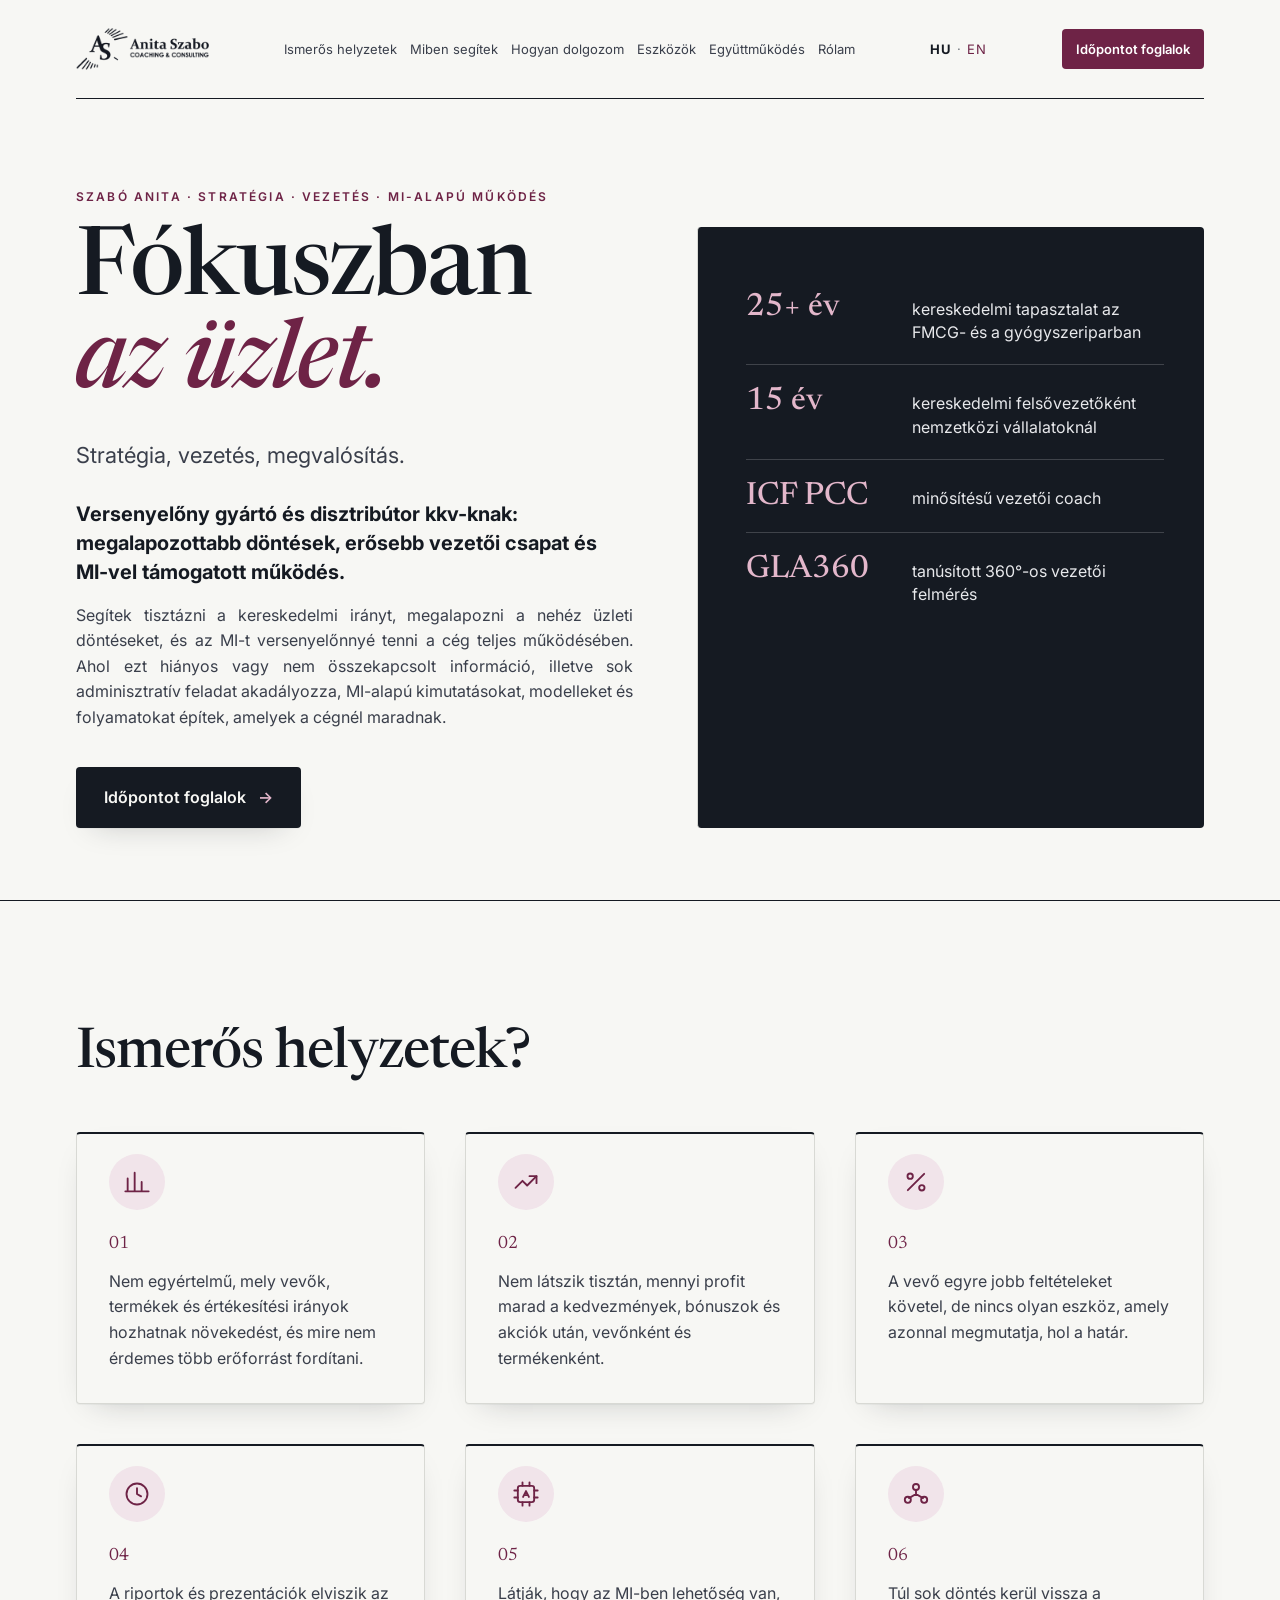
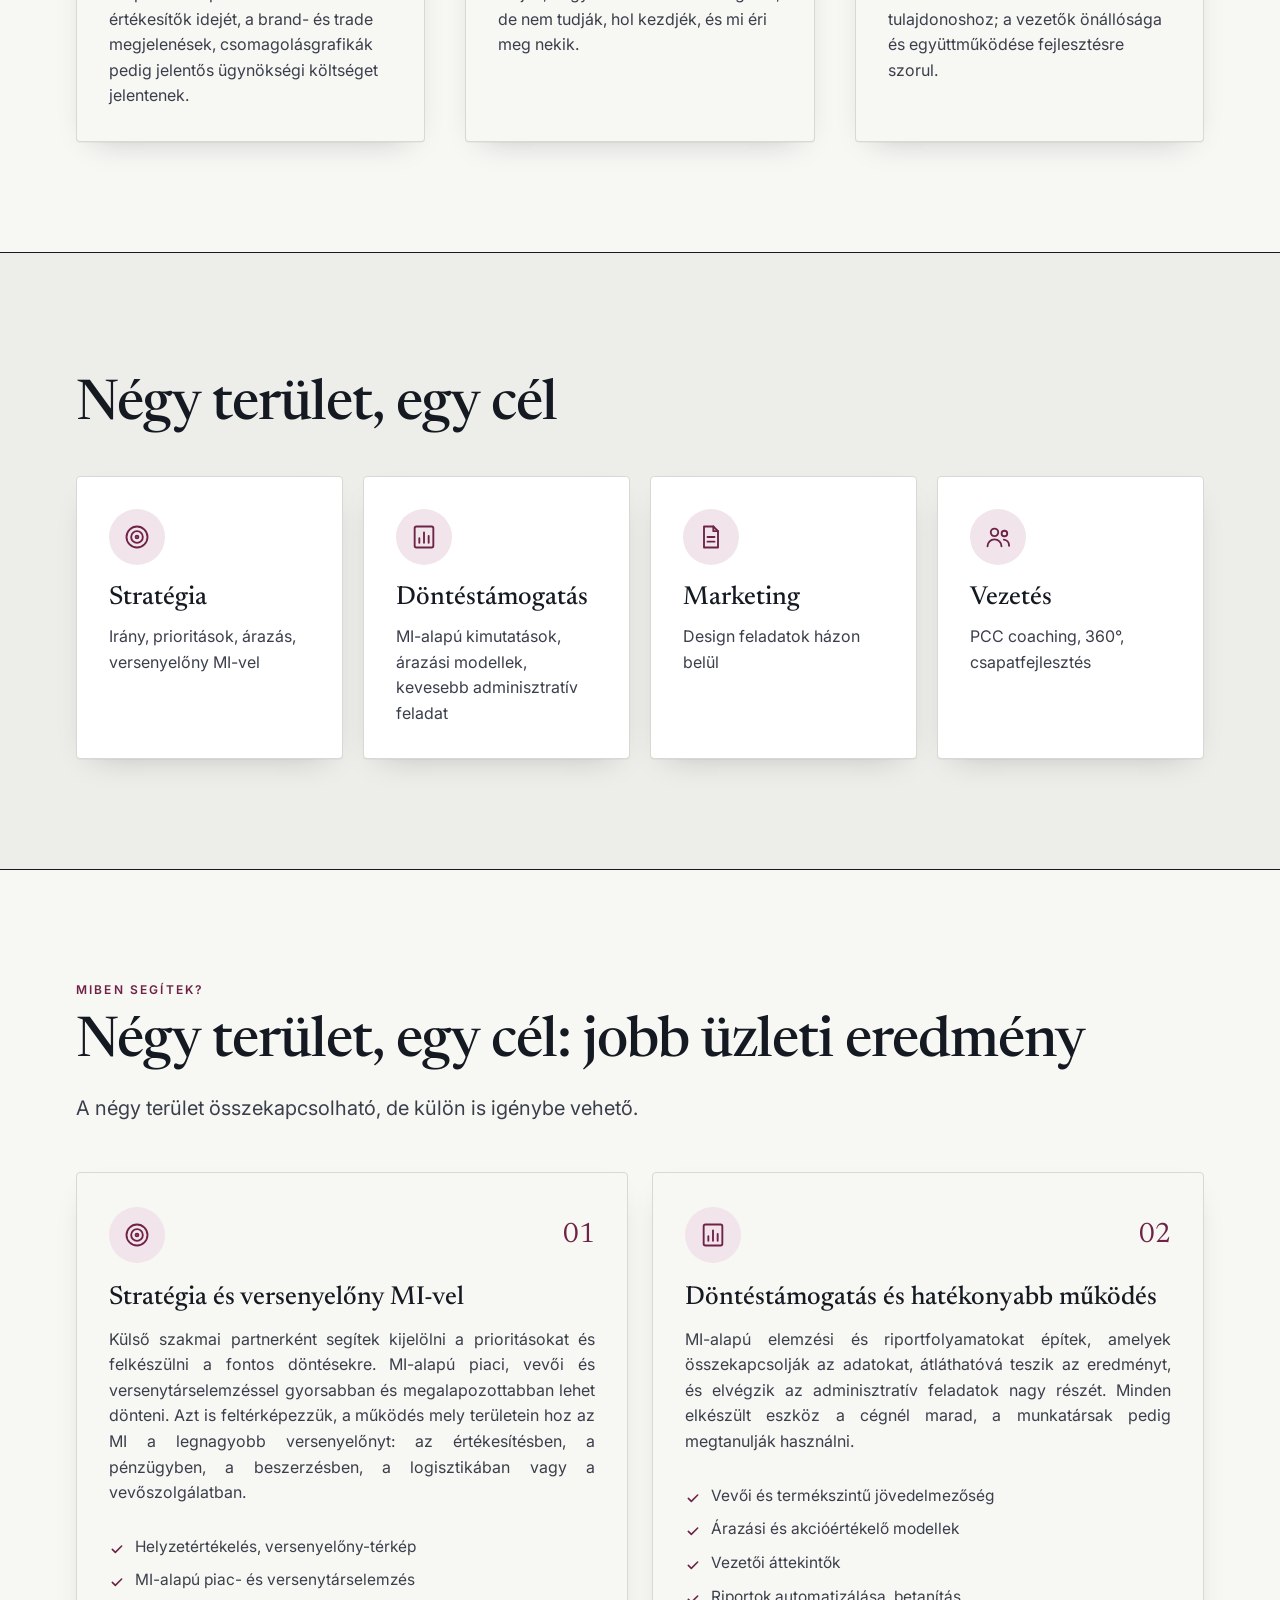
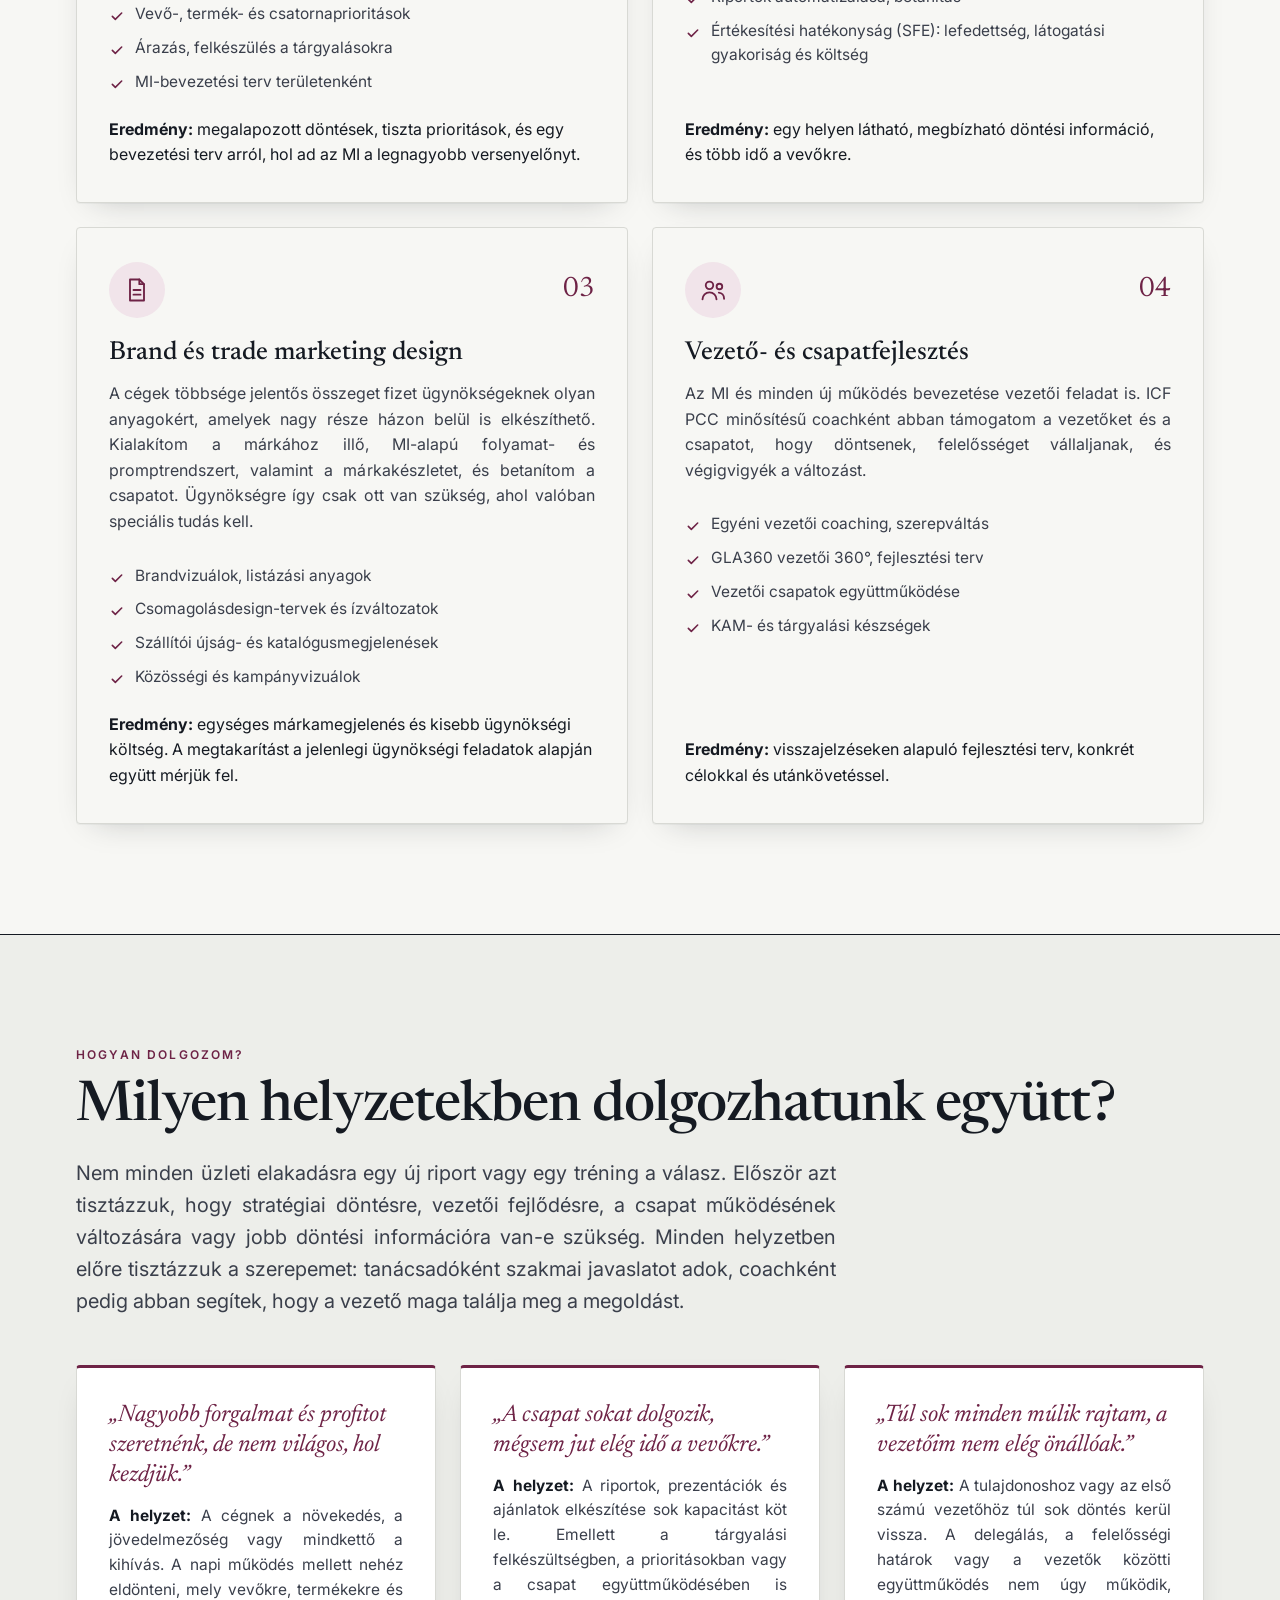
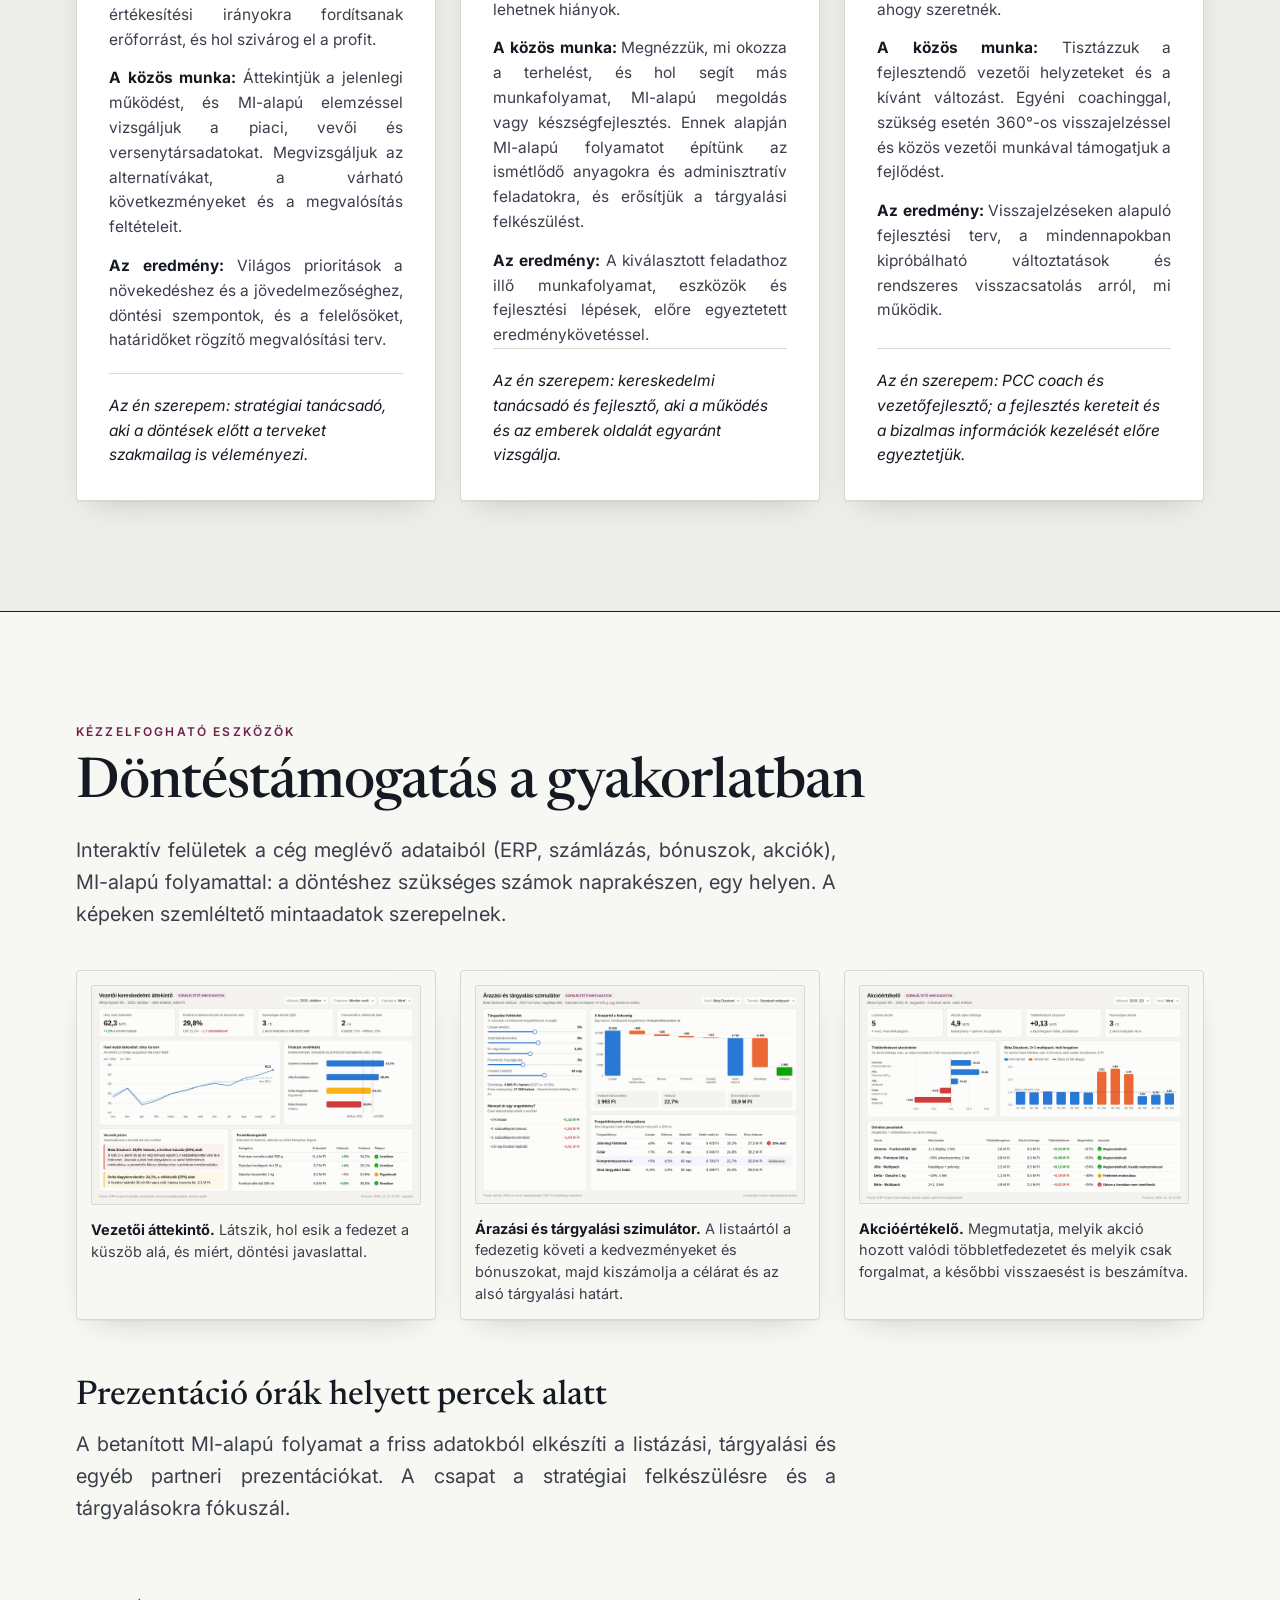
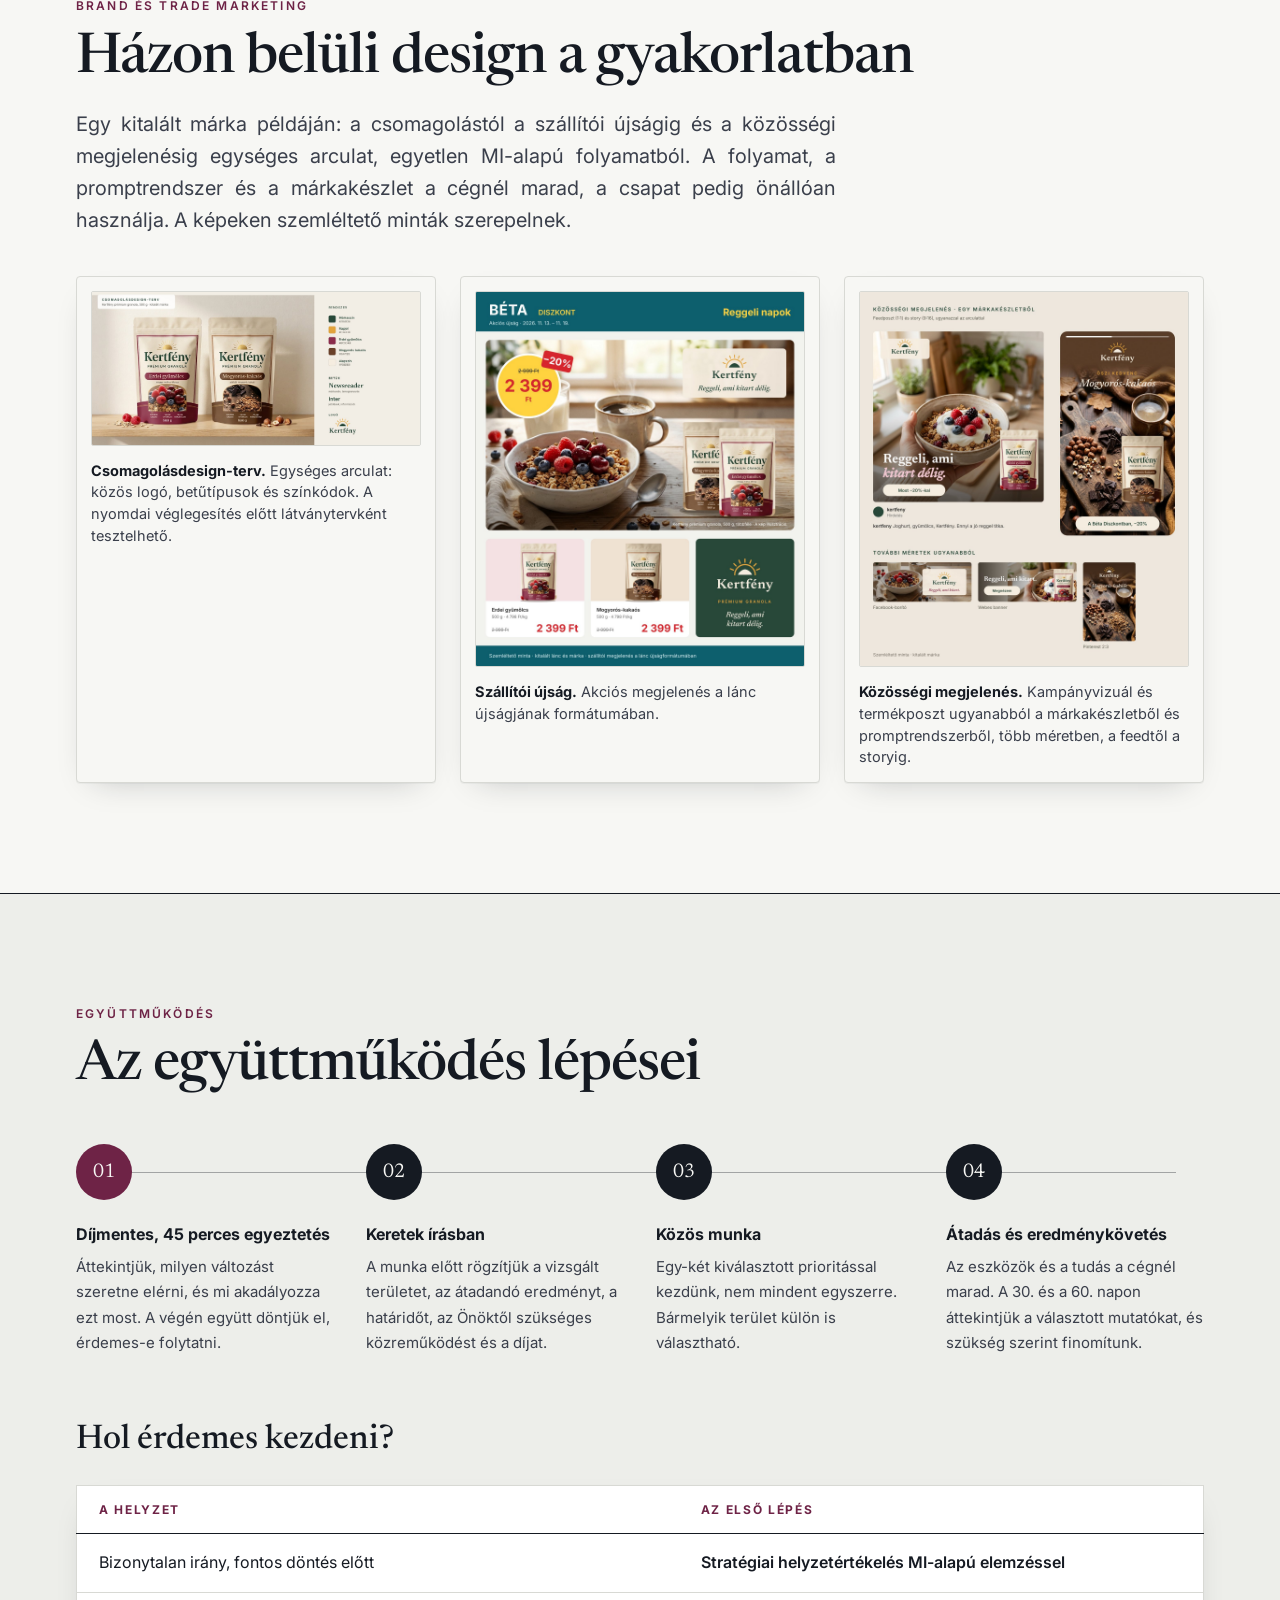
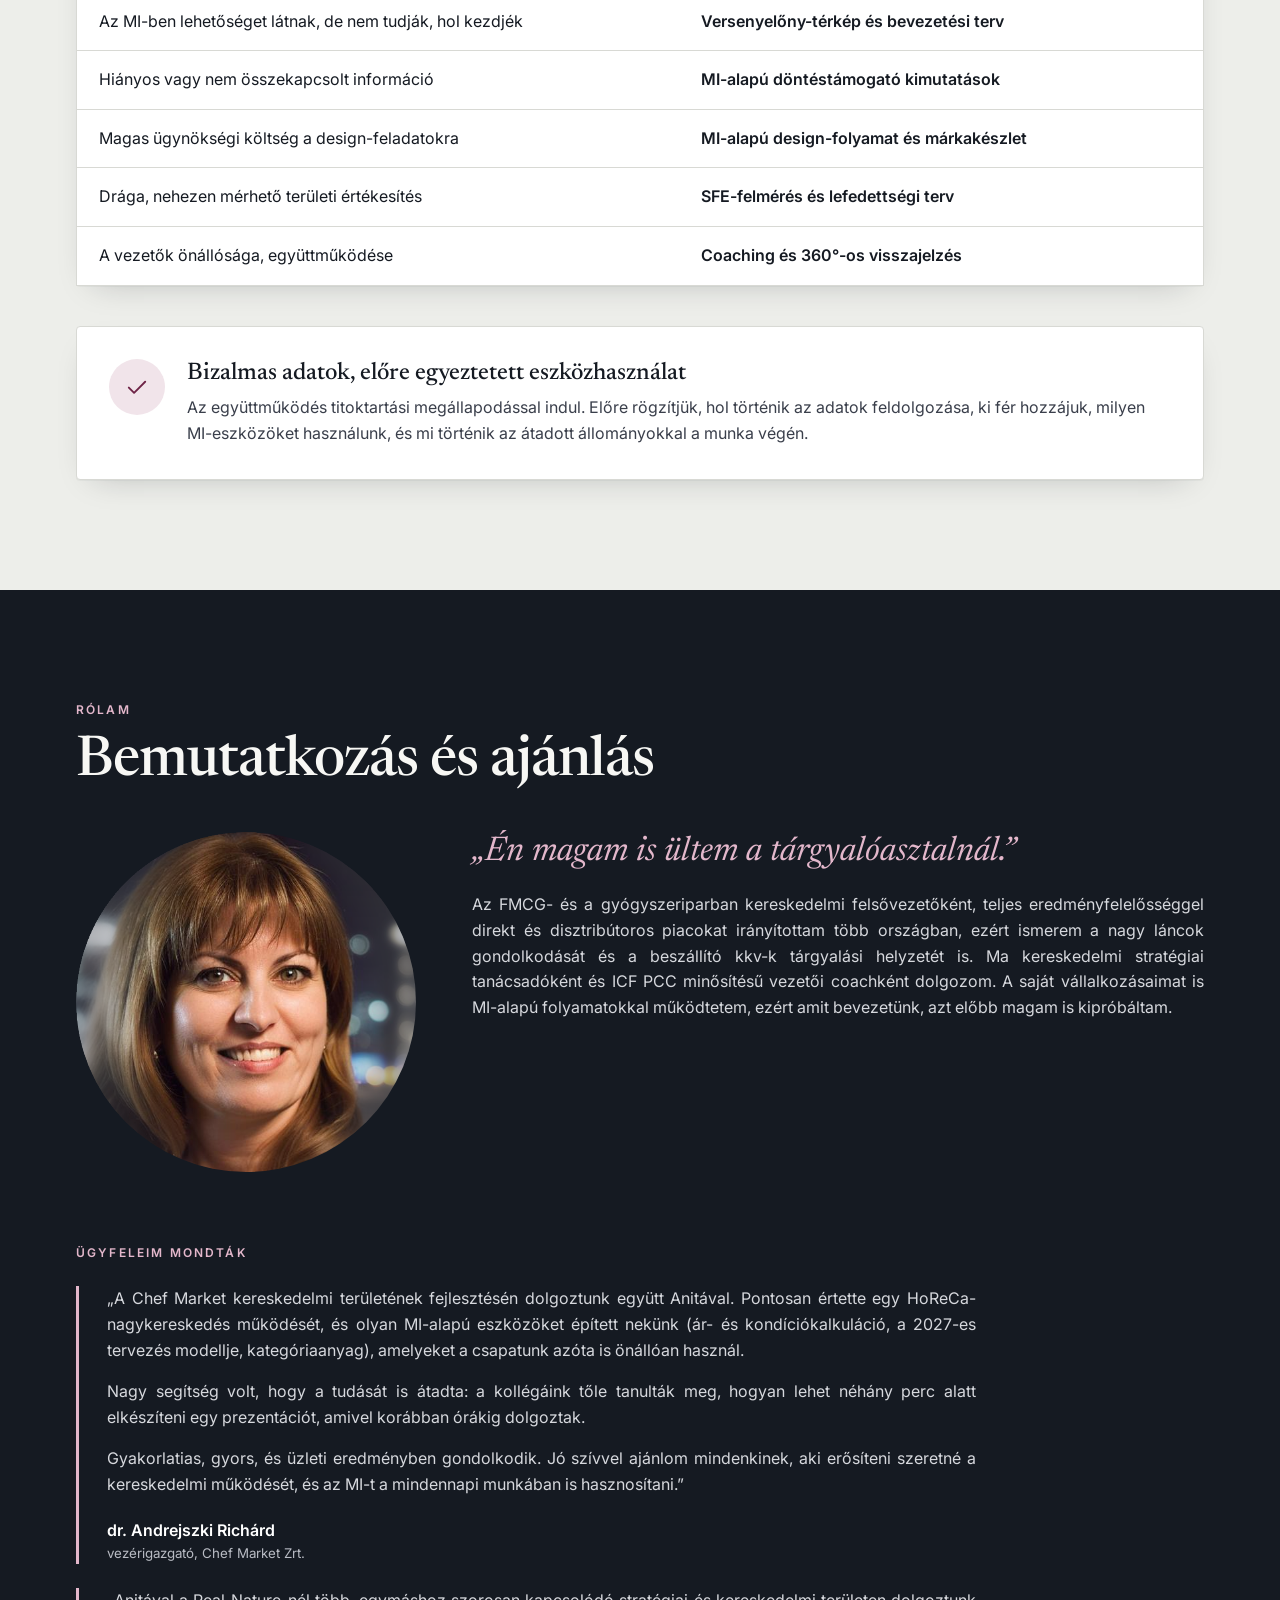
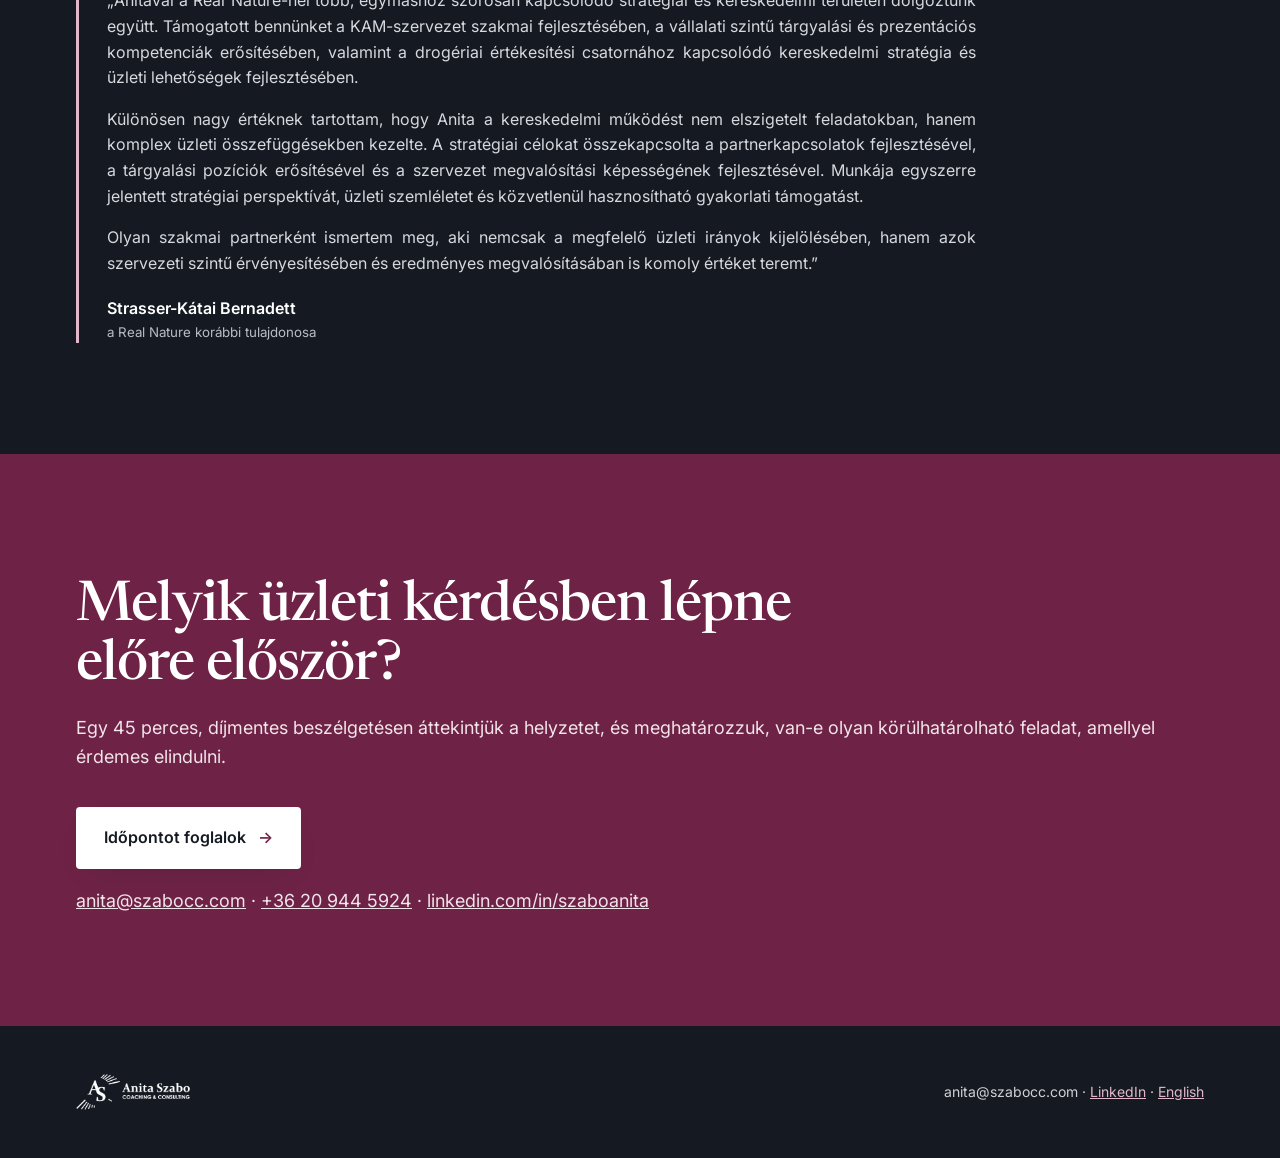
==== hu/index.html @ 70e20803 "szabocc.com: első feltöltés (EN + HU, Investment Stripe-linkekkel) Co-Authored-By: Claude Opus 5.5 <" ====
<!doctype html><html lang="hu"><head><meta charset="utf-8"><meta name="viewport" content="width=device-width, initial-scale=1"><link rel="preconnect" href="https://fonts.googleapis.com"><link rel="preconnect" href="https://fonts.gstatic.com" crossorigin><link href="https://fonts.googleapis.com/css2?family=Newsreader:ital,opsz,wght@0,6..72,500;0,6..72,600;1,6..72,400;1,6..72,500&family=Inter:wght@400;500;600&display=swap" rel="stylesheet"><link rel="stylesheet" href="../styles.css"><link rel="stylesheet" href="../design-v2.css"><title>Fókuszban az üzlet · Szabó Anita – Stratégia, vezetés, MI-alapú működés</title><meta name="description" content="Versenyelőny gyártó és disztribútor kkv-knak: megalapozottabb döntések, erősebb vezetői csapat és MI-vel támogatott működés."></head><body>
<svg xmlns="http://www.w3.org/2000/svg" style="display:none"><symbol id="i-restructure" viewBox="0 0 24 24"><rect x="3" y="3" width="7" height="7"/><rect x="14" y="3" width="7" height="7"/><rect x="8.5" y="14" width="7" height="7"/><path d="M6.5 10v2h11v-2M12 12v2"/></symbol><symbol id="i-merge" viewBox="0 0 24 24"><path d="M4 4c4 0 5 3 8 6s4 4 8 4"/><path d="M4 20c4 0 5-3 8-6"/><path d="M17 11l3 3-3 3"/></symbol><symbol id="i-ai" viewBox="0 0 24 24"><rect x="5" y="5" width="14" height="14" rx="2"/><path d="M9 2v3M15 2v3M9 19v3M15 19v3M2 9h3M2 15h3M19 9h3M19 15h3"/><path d="M9.5 14.5l2.5-5 2.5 5M10.3 13h3.4"/></symbol><symbol id="i-pulse" viewBox="0 0 24 24"><path d="M3 12h4l2.5-6 4 12 2.5-6H21"/></symbol><symbol id="i-drop" viewBox="0 0 24 24"><path d="M3 17l6-6 4 4 8-8"/><path d="M15 7h6v6"/></symbol><symbol id="i-chart" viewBox="0 0 24 24"><path d="M4 20V9M10 20V4M16 20v-8M22 20H2"/></symbol><symbol id="i-people" viewBox="0 0 24 24"><circle cx="9" cy="8" r="3.2"/><path d="M3 20c0-3.4 2.7-6 6-6s6 2.6 6 6"/><circle cx="17.5" cy="9" r="2.4"/><path d="M17 14.2c2.5.2 4.5 2.2 4.5 5.3"/></symbol><symbol id="i-hand" viewBox="0 0 24 24"><path d="M6 12V7a1.5 1.5 0 013 0v4M9 11V5.5a1.5 1.5 0 013 0V11M12 10V6a1.5 1.5 0 013 0v5M15 11V8.5a1.5 1.5 0 013 0V14c0 4-2.5 7-6.5 7S6 18 5 15l-1.5-3a1.4 1.4 0 012.5-1.2"/></symbol><symbol id="i-mirror" viewBox="0 0 24 24"><ellipse cx="12" cy="10" rx="6" ry="7.5"/><path d="M12 17.5V22M8 22h8"/><path d="M9 7.5c.6-1 1.6-1.6 2.8-1.6"/></symbol><symbol id="i-act" viewBox="0 0 24 24"><circle cx="12" cy="12" r="9"/><path d="M8 12h8M13 8l4 4-4 4"/></symbol><symbol id="i-align" viewBox="0 0 24 24"><circle cx="6" cy="6" r="2.5"/><circle cx="18" cy="6" r="2.5"/><circle cx="12" cy="18" r="2.5"/><path d="M8 7.5l3 8M16 7.5l-3 8M8.5 6h7"/></symbol><symbol id="i-arrow" viewBox="0 0 24 24"><path d="M4 12h15M13 6l6 6-6 6"/></symbol><symbol id="i-see" viewBox="0 0 24 24"><path d="M2 12s3.6-7 10-7 10 7 10 7-3.6 7-10 7S2 12 2 12z"/><circle cx="12" cy="12" r="3"/></symbol><symbol id="i-focus" viewBox="0 0 24 24"><circle cx="12" cy="12" r="9"/><circle cx="12" cy="12" r="5"/><circle cx="12" cy="12" r="1.2"/></symbol><symbol id="i-clock" viewBox="0 0 24 24"><circle cx="12" cy="12" r="9"/><path d="M12 7v5l3.5 2"/></symbol><symbol id="i-doc" viewBox="0 0 24 24"><path d="M6 3h8l4 4v14H6z"/><path d="M14 3v4h4M9 12h6M9 16h6"/></symbol><symbol id="i-globe" viewBox="0 0 24 24"><circle cx="12" cy="12" r="9"/><path d="M3 12h18M12 3c3 3 3 15 0 18M12 3c-3 3-3 15 0 18"/></symbol><symbol id="i-check" viewBox="0 0 24 24"><path d="M5 12.5l4.5 4.5L19 7.5"/></symbol><symbol id="i-user" viewBox="0 0 24 24"><circle cx="12" cy="8" r="3.5"/><path d="M5 20c0-3.8 3.1-6.5 7-6.5s7 2.7 7 6.5"/></symbol><symbol id="i-seed" viewBox="0 0 24 24"><path d="M12 21v-9"/><path d="M12 12c0-4 3-6 7-6 0 4-3 6-7 6z"/><path d="M12 15c0-3-2.5-5-6-5 0 3 2.5 5 6 5z"/></symbol><symbol id="i-chat" viewBox="0 0 24 24"><path d="M4 5h16v11H9l-5 4z"/></symbol><symbol id="i-discount" viewBox="0 0 24 24"><path d="M5 19L19 5"/><circle cx="7" cy="7" r="2.3"/><circle cx="17" cy="17" r="2.3"/></symbol><symbol id="i-team" viewBox="0 0 24 24"><circle cx="12" cy="6" r="2.6"/><circle cx="5" cy="17" r="2.6"/><circle cx="19" cy="17" r="2.6"/><path d="M12 9v3M12 12l-6 3.5M12 12l6 3.5"/></symbol><symbol id="i-pin" viewBox="0 0 24 24"><path d="M12 21s7-6.2 7-11.5A7 7 0 005 9.5C5 14.8 12 21 12 21z"/><circle cx="12" cy="9.5" r="2.5"/></symbol><symbol id="i-report" viewBox="0 0 24 24"><rect x="4" y="3" width="16" height="18" rx="1.5"/><path d="M8 17v-4M12 17V8M16 17v-6"/></symbol><symbol id="i-calendar" viewBox="0 0 24 24"><rect x="3.5" y="5" width="17" height="15" rx="1.5"/><path d="M3.5 10h17M8 3v4M16 3v4"/></symbol><symbol id="i-briefcase" viewBox="0 0 24 24"><rect x="3" y="7" width="18" height="13" rx="1.5"/><path d="M9 7V4.5h6V7M3 13h18"/></symbol><symbol id="i-leaf" viewBox="0 0 24 24"><path d="M5 19c0-8 5-14 15-14 0 9-5 15-13 14"/><path d="M5 19c3-5 6-8 10-10"/></symbol></svg>
<div class="wrap"><nav class="top"><a href="index.html"><img src="../assets/as-logo-ink.png" alt="Szabó Anita – Coaching &amp; Consulting"></a><ul><li><a href="#helyzetek">Ismerős helyzetek</a></li><li><a href="#teruletek">Miben segítek</a></li><li><a href="#hogyan">Hogyan dolgozom</a></li><li><a href="#eszkozok">Eszközök</a></li><li><a href="#lepesek">Együttműködés</a></li><li><a href="#rolam">Rólam</a></li></ul><span class="lang"><b>HU</b> · <a href="../index.html" hreflang="en" lang="en">EN</a></span><a class="nav-cta" href="https://calendly.com/szaboanitacc/discoverycall">Időpontot foglalok</a></nav><div class="hero-grid"><div><p class="kicker">Szabó Anita · Stratégia · Vezetés · MI-alapú működés</p><h1>Fókuszban <span class="soft">az üzlet.</span></h1><p class="sub">Stratégia, vezetés, megvalósítás.</p>
<p class="hu-lead"><b>Versenyelőny gyártó és disztribútor kkv-knak: megalapozottabb döntések, erősebb vezetői csapat és MI-vel támogatott működés.</b></p>
<p class="hu-text just">Segítek tisztázni a kereskedelmi irányt, megalapozni a nehéz üzleti döntéseket, és az MI-t versenyelőnnyé tenni a cég teljes működésében. Ahol ezt hiányos vagy nem összekapcsolt információ, illetve sok adminisztratív feladat akadályozza, MI-alapú kimutatásokat, modelleket és folyamatokat építek, amelyek a cégnél maradnak.</p>
<a class="cta" href="https://calendly.com/szaboanitacc/discoverycall">Időpontot foglalok <span aria-hidden="true">→</span></a></div>
<aside class="h hero-panel"><ol class="hu-facts">
<li><b>25+ év</b><span>kereskedelmi tapasztalat az FMCG- és a gyógyszeriparban</span></li>
<li><b>15 év</b><span>kereskedelmi felsővezetőként nemzetközi vállalatoknál</span></li>
<li><b>ICF PCC</b><span>minősítésű vezetői coach</span></li>
<li><b>GLA360</b><span>tanúsított 360°-os vezetői felmérés</span></li></ol></aside></div></div>
<section class="s" id="helyzetek"><div class="wrap"><h2>Ismerős helyzetek?</h2><div class="three hu-cards"><div class="card"><span class="chip"><svg class="ic" aria-hidden="true"><use href="#i-chart"/></svg></span><span class="n" style="margin-top:20px;display:block">01</span><p>Nem egyértelmű, mely vevők, termékek és értékesítési irányok hozhatnak növekedést, és mire nem érdemes több erőforrást fordítani.</p></div><div class="card"><span class="chip"><svg class="ic" aria-hidden="true"><use href="#i-drop"/></svg></span><span class="n" style="margin-top:20px;display:block">02</span><p>Nem látszik tisztán, mennyi profit marad a kedvezmények, bónuszok és akciók után, vevőnként és termékenként.</p></div><div class="card"><span class="chip"><svg class="ic" aria-hidden="true"><use href="#i-discount"/></svg></span><span class="n" style="margin-top:20px;display:block">03</span><p>A vevő egyre jobb feltételeket követel, de nincs olyan eszköz, amely azonnal megmutatja, hol a határ.</p></div><div class="card"><span class="chip"><svg class="ic" aria-hidden="true"><use href="#i-clock"/></svg></span><span class="n" style="margin-top:20px;display:block">04</span><p>A riportok és prezentációk elviszik az értékesítők idejét, a brand- és trade megjelenések, csomagolásgrafikák pedig jelentős ügynökségi költséget jelentenek.</p></div><div class="card"><span class="chip"><svg class="ic" aria-hidden="true"><use href="#i-ai"/></svg></span><span class="n" style="margin-top:20px;display:block">05</span><p>Látják, hogy az MI-ben lehetőség van, de nem tudják, hol kezdjék, és mi éri meg nekik.</p></div><div class="card"><span class="chip"><svg class="ic" aria-hidden="true"><use href="#i-team"/></svg></span><span class="n" style="margin-top:20px;display:block">06</span><p>Túl sok döntés kerül vissza a tulajdonoshoz; a vezetők önállósága és együttműködése fejlesztésre szorul.</p></div></div></div></section>
<section class="s alt" id="negy"><div class="wrap"><h2>Négy terület, egy cél</h2><div class="hu-four"><div class="card"><span class="chip"><svg class="ic" aria-hidden="true"><use href="#i-focus"/></svg></span><h3>Stratégia</h3><p>Irány, prioritások, árazás, versenyelőny MI-vel</p></div><div class="card"><span class="chip"><svg class="ic" aria-hidden="true"><use href="#i-report"/></svg></span><h3>Döntéstámogatás</h3><p>MI-alapú kimutatások, árazási modellek, kevesebb adminisztratív feladat</p></div><div class="card"><span class="chip"><svg class="ic" aria-hidden="true"><use href="#i-doc"/></svg></span><h3>Marketing</h3><p>Design feladatok házon belül</p></div><div class="card"><span class="chip"><svg class="ic" aria-hidden="true"><use href="#i-people"/></svg></span><h3>Vezetés</h3><p>PCC coaching, 360°, csapatfejlesztés</p></div></div></div></section>
<section class="s" id="teruletek"><div class="wrap"><p class="kicker">Miben segítek?</p><h2>Négy terület, egy cél: jobb üzleti eredmény</h2><p class="lead">A négy terület összekapcsolható, de külön is igénybe vehető.</p><div class="hu-areas"><article class="card hu-area"><div class="hu-area-h"><span class="chip"><svg class="ic" aria-hidden="true"><use href="#i-focus"/></svg></span><span class="n">01</span></div><h3>Stratégia és versenyelőny MI-vel</h3><p class="just">Külső szakmai partnerként segítek kijelölni a prioritásokat és felkészülni a fontos döntésekre. MI-alapú piaci, vevői és versenytárselemzéssel gyorsabban és megalapozottabban lehet dönteni. Azt is feltérképezzük, a működés mely területein hoz az MI a legnagyobb versenyelőnyt: az értékesítésben, a pénzügyben, a beszerzésben, a logisztikában vagy a vevőszolgálatban.</p><ul class="hu-ticks"><li>Helyzetértékelés, versenyelőny-térkép</li><li>MI-alapú piac- és versenytárselemzés</li><li>Vevő-, termék- és csatornaprioritások</li><li>Árazás, felkészülés a tárgyalásokra</li><li>MI-bevezetési terv területenként</li></ul><p class="hu-res"><b>Eredmény:</b> megalapozott döntések, tiszta prioritások, és egy bevezetési terv arról, hol ad az MI a legnagyobb versenyelőnyt.</p></article><article class="card hu-area"><div class="hu-area-h"><span class="chip"><svg class="ic" aria-hidden="true"><use href="#i-report"/></svg></span><span class="n">02</span></div><h3>Döntéstámogatás és hatékonyabb működés</h3><p class="just">MI-alapú elemzési és riportfolyamatokat építek, amelyek összekapcsolják az adatokat, átláthatóvá teszik az eredményt, és elvégzik az adminisztratív feladatok nagy részét. Minden elkészült eszköz a cégnél marad, a munkatársak pedig megtanulják használni.</p><ul class="hu-ticks"><li>Vevői és termékszintű jövedelmezőség</li><li>Árazási és akcióértékelő modellek</li><li>Vezetői áttekintők</li><li>Riportok automatizálása, betanítás</li><li>Értékesítési hatékonyság (SFE): lefedettség, látogatási gyakoriság és költség</li></ul><p class="hu-res"><b>Eredmény:</b> egy helyen látható, megbízható döntési információ, és több idő a vevőkre.</p></article><article class="card hu-area"><div class="hu-area-h"><span class="chip"><svg class="ic" aria-hidden="true"><use href="#i-doc"/></svg></span><span class="n">03</span></div><h3>Brand és trade marketing design</h3><p class="just">A cégek többsége jelentős összeget fizet ügynökségeknek olyan anyagokért, amelyek nagy része házon belül is elkészíthető. Kialakítom a márkához illő, MI-alapú folyamat- és promptrendszert, valamint a márkakészletet, és betanítom a csapatot. Ügynökségre így csak ott van szükség, ahol valóban speciális tudás kell.</p><ul class="hu-ticks"><li>Brandvizuálok, listázási anyagok</li><li>Csomagolásdesign-tervek és ízváltozatok</li><li>Szállítói újság- és katalógusmegjelenések</li><li>Közösségi és kampányvizuálok</li></ul><p class="hu-res"><b>Eredmény:</b> egységes márkamegjelenés és kisebb ügynökségi költség. A megtakarítást a jelenlegi ügynökségi feladatok alapján együtt mérjük fel.</p></article><article class="card hu-area"><div class="hu-area-h"><span class="chip"><svg class="ic" aria-hidden="true"><use href="#i-people"/></svg></span><span class="n">04</span></div><h3>Vezető- és csapatfejlesztés</h3><p class="just">Az MI és minden új működés bevezetése vezetői feladat is. ICF PCC minősítésű coachként abban támogatom a vezetőket és a csapatot, hogy döntsenek, felelősséget vállaljanak, és végigvigyék a változást.</p><ul class="hu-ticks"><li>Egyéni vezetői coaching, szerepváltás</li><li>GLA360 vezetői 360°, fejlesztési terv</li><li>Vezetői csapatok együttműködése</li><li>KAM- és tárgyalási készségek</li></ul><p class="hu-res"><b>Eredmény:</b> visszajelzéseken alapuló fejlesztési terv, konkrét célokkal és utánkövetéssel.</p></article></div></div></section>
<section class="s alt" id="hogyan"><div class="wrap"><p class="kicker">Hogyan dolgozom?</p><h2>Milyen helyzetekben dolgozhatunk együtt?</h2><p class="lead just">Nem minden üzleti elakadásra egy új riport vagy egy tréning a válasz. Először azt tisztázzuk, hogy stratégiai döntésre, vezetői fejlődésre, a csapat működésének változására vagy jobb döntési információra van-e szükség. Minden helyzetben előre tisztázzuk a szerepemet: tanácsadóként szakmai javaslatot adok, coachként pedig abban segítek, hogy a vezető maga találja meg a megoldást.</p><div class="hu-sits"><article class="card hu-sit"><p class="hu-q">„Nagyobb forgalmat és profitot szeretnénk, de nem világos, hol kezdjük.”</p><p class="just"><b>A helyzet:</b> A cégnek a növekedés, a jövedelmezőség vagy mindkettő a kihívás. A napi működés mellett nehéz eldönteni, mely vevőkre, termékekre és értékesítési irányokra fordítsanak erőforrást, és hol szivárog el a profit.</p><p class="just"><b>A közös munka:</b> Áttekintjük a jelenlegi működést, és MI-alapú elemzéssel vizsgáljuk a piaci, vevői és versenytársadatokat. Megvizsgáljuk az alternatívákat, a várható következményeket és a megvalósítás feltételeit.</p><p class="just"><b>Az eredmény:</b> Világos prioritások a növekedéshez és a jövedelmezőséghez, döntési szempontok, és a felelősöket, határidőket rögzítő megvalósítási terv.</p><p class="hu-role">Az én szerepem: stratégiai tanácsadó, aki a döntések előtt a terveket szakmailag is véleményezi.</p></article><article class="card hu-sit"><p class="hu-q">„A csapat sokat dolgozik, mégsem jut elég idő a vevőkre.”</p><p class="just"><b>A helyzet:</b> A riportok, prezentációk és ajánlatok elkészítése sok kapacitást köt le. Emellett a tárgyalási felkészültségben, a prioritásokban vagy a csapat együttműködésében is lehetnek hiányok.</p><p class="just"><b>A közös munka:</b> Megnézzük, mi okozza a terhelést, és hol segít más munkafolyamat, MI-alapú megoldás vagy készségfejlesztés. Ennek alapján MI-alapú folyamatot építünk az ismétlődő anyagokra és adminisztratív feladatokra, és erősítjük a tárgyalási felkészülést.</p><p class="just"><b>Az eredmény:</b> A kiválasztott feladathoz illő munkafolyamat, eszközök és fejlesztési lépések, előre egyeztetett eredménykövetéssel.</p><p class="hu-role">Az én szerepem: kereskedelmi tanácsadó és fejlesztő, aki a működés és az emberek oldalát egyaránt vizsgálja.</p></article><article class="card hu-sit"><p class="hu-q">„Túl sok minden múlik rajtam, a vezetőim nem elég önállóak.”</p><p class="just"><b>A helyzet:</b> A tulajdonoshoz vagy az első számú vezetőhöz túl sok döntés kerül vissza. A delegálás, a felelősségi határok vagy a vezetők közötti együttműködés nem úgy működik, ahogy szeretnék.</p><p class="just"><b>A közös munka:</b> Tisztázzuk a fejlesztendő vezetői helyzeteket és a kívánt változást. Egyéni coachinggal, szükség esetén 360°-os visszajelzéssel és közös vezetői munkával támogatjuk a fejlődést.</p><p class="just"><b>Az eredmény:</b> Visszajelzéseken alapuló fejlesztési terv, a mindennapokban kipróbálható változtatások és rendszeres visszacsatolás arról, mi működik.</p><p class="hu-role">Az én szerepem: PCC coach és vezetőfejlesztő; a fejlesztés kereteit és a bizalmas információk kezelését előre egyeztetjük.</p></article></div></div></section>
<section class="s" id="eszkozok"><div class="wrap"><p class="kicker">Kézzelfogható eszközök</p><h2>Döntéstámogatás a gyakorlatban</h2><p class="lead just">Interaktív felületek a cég meglévő adataiból (ERP, számlázás, bónuszok, akciók), MI-alapú folyamattal: a döntéshez szükséges számok naprakészen, egy helyen. A képeken szemléltető mintaadatok szerepelnek.</p>
<div class="hu-shots">
<figure class="card"><img src="assets/d1_k.jpg" alt="Vezetői kereskedelmi áttekintő"><figcaption><b>Vezetői áttekintő.</b> Látszik, hol esik a fedezet a küszöb alá, és miért, döntési javaslattal.</figcaption></figure>
<figure class="card"><img src="assets/d2_k.jpg" alt="Árazási és tárgyalási szimulátor"><figcaption><b>Árazási és tárgyalási szimulátor.</b> A listaártól a fedezetig követi a kedvezményeket és bónuszokat, majd kiszámolja a célárat és az alsó tárgyalási határt.</figcaption></figure>
<figure class="card"><img src="assets/d3_k.jpg" alt="Akcióértékelő"><figcaption><b>Akcióértékelő.</b> Megmutatja, melyik akció hozott valódi többletfedezetet és melyik csak forgalmat, a későbbi visszaesést is beszámítva.</figcaption></figure></div>
<h3 class="hu-h3">Prezentáció órák helyett percek alatt</h3><p class="lead just" style="margin-top:12px">A betanított MI-alapú folyamat a friss adatokból elkészíti a listázási, tárgyalási és egyéb partneri prezentációkat. A csapat a stratégiai felkészülésre és a tárgyalásokra fókuszál.</p>
<p class="kicker" style="margin-top:72px">Brand és trade marketing</p><h2>Házon belüli design a gyakorlatban</h2><p class="lead just">Egy kitalált márka példáján: a csomagolástól a szállítói újságig és a közösségi megjelenésig egységes arculat, egyetlen MI-alapú folyamatból. A folyamat, a promptrendszer és a márkakészlet a cégnél marad, a csapat pedig önállóan használja. A képeken szemléltető minták szerepelnek.</p>
<div class="hu-shots">
<figure class="card"><img src="assets/pack_k.jpg" alt="Csomagolásdesign-terv"><figcaption><b>Csomagolásdesign-terv.</b> Egységes arculat: közös logó, betűtípusok és színkódok. A nyomdai véglegesítés előtt látványtervként tesztelhető.</figcaption></figure>
<figure class="card"><img src="assets/leaf_k.jpg" alt="Szállítói újság"><figcaption><b>Szállítói újság.</b> Akciós megjelenés a lánc újságjának formátumában.</figcaption></figure>
<figure class="card"><img src="assets/social_k.jpg" alt="Közösségi megjelenés"><figcaption><b>Közösségi megjelenés.</b> Kampányvizuál és termékposzt ugyanabból a márkakészletből és promptrendszerből, több méretben, a feedtől a storyig.</figcaption></figure></div>
</div></section>
<section class="s alt" id="lepesek"><div class="wrap"><p class="kicker">Együttműködés</p><h2>Az együttműködés lépései</h2><ol class="steps"><li><b>Díjmentes, 45 perces egyeztetés</b><span>Áttekintjük, milyen változást szeretne elérni, és mi akadályozza ezt most. A végén együtt döntjük el, érdemes-e folytatni.</span></li><li><b>Keretek írásban</b><span>A munka előtt rögzítjük a vizsgált területet, az átadandó eredményt, a határidőt, az Önöktől szükséges közreműködést és a díjat.</span></li><li><b>Közös munka</b><span>Egy-két kiválasztott prioritással kezdünk, nem mindent egyszerre. Bármelyik terület külön is választható.</span></li><li><b>Átadás és eredménykövetés</b><span>Az eszközök és a tudás a cégnél marad. A 30. és a 60. napon áttekintjük a választott mutatókat, és szükség szerint finomítunk.</span></li></ol><h3 class="hu-h3" style="margin-top:64px">Hol érdemes kezdeni?</h3><table class="hu-table"><thead><tr><th>A helyzet</th><th>Az első lépés</th></tr></thead><tbody><tr><td>Bizonytalan irány, fontos döntés előtt</td><td>Stratégiai helyzetértékelés MI-alapú elemzéssel</td></tr><tr><td>Az MI-ben lehetőséget látnak, de nem tudják, hol kezdjék</td><td>Versenyelőny-térkép és bevezetési terv</td></tr><tr><td>Hiányos vagy nem összekapcsolt információ</td><td>MI-alapú döntéstámogató kimutatások</td></tr><tr><td>Magas ügynökségi költség a design-feladatokra</td><td>MI-alapú design-folyamat és márkakészlet</td></tr><tr><td>Drága, nehezen mérhető területi értékesítés</td><td>SFE-felmérés és lefedettségi terv</td></tr><tr><td>A vezetők önállósága, együttműködése</td><td>Coaching és 360°-os visszajelzés</td></tr></tbody></table><div class="card hu-conf"><span class="chip"><svg class="ic" aria-hidden="true"><use href="#i-check"/></svg></span><div><h3>Bizalmas adatok, előre egyeztetett eszközhasználat</h3><p>Az együttműködés titoktartási megállapodással indul. Előre rögzítjük, hol történik az adatok feldolgozása, ki fér hozzájuk, milyen MI-eszközöket használunk, és mi történik az átadott állományokkal a munka végén.</p></div></div></div></section>
<section class="s dark" id="rolam"><div class="wrap"><p class="kicker">Rólam</p><h2>Bemutatkozás és ajánlás</h2>
<div class="hu-about"><div><img class="portrait" src="../assets/portre.png" alt="Szabó Anita"></div><div><p class="hu-bq">„Én magam is ültem a tárgyalóasztalnál.”</p><p class="just">Az FMCG- és a gyógyszeriparban kereskedelmi felsővezetőként, teljes eredményfelelősséggel direkt és disztribútoros piacokat irányítottam több országban, ezért ismerem a nagy láncok gondolkodását és a beszállító kkv-k tárgyalási helyzetét is. Ma kereskedelmi stratégiai tanácsadóként és ICF PCC minősítésű vezetői coachként dolgozom. A saját vállalkozásaimat is MI-alapú folyamatokkal működtetem, ezért amit bevezetünk, azt előbb magam is kipróbáltam.</p></div></div>
<p class="kicker" style="margin-top:64px">Ügyfeleim mondták</p>
<blockquote class="hu-ref"><p>„A Chef Market kereskedelmi területének fejlesztésén dolgoztunk együtt Anitával. Pontosan értette egy HoReCa-nagykereskedés működését, és olyan MI-alapú eszközöket épített nekünk (ár- és kondíciókalkuláció, a 2027-es tervezés modellje, kategóriaanyag), amelyeket a csapatunk azóta is önállóan használ.</p><p>Nagy segítség volt, hogy a tudását is átadta: a kollégáink tőle tanulták meg, hogyan lehet néhány perc alatt elkészíteni egy prezentációt, amivel korábban órákig dolgoztak.</p><p>Gyakorlatias, gyors, és üzleti eredményben gondolkodik. Jó szívvel ajánlom mindenkinek, aki erősíteni szeretné a kereskedelmi működését, és az MI-t a mindennapi munkában is hasznosítani.”</p><cite>dr. Andrejszki Richárd<small>vezérigazgató, Chef Market Zrt.</small></cite></blockquote><blockquote class="hu-ref"><p>„Anitával a Real Nature-nél több, egymáshoz szorosan kapcsolódó stratégiai és kereskedelmi területen dolgoztunk együtt. Támogatott bennünket a KAM-szervezet szakmai fejlesztésében, a vállalati szintű tárgyalási és prezentációs kompetenciák erősítésében, valamint a drogériai értékesítési csatornához kapcsolódó kereskedelmi stratégia és üzleti lehetőségek fejlesztésében.</p><p>Különösen nagy értéknek tartottam, hogy Anita a kereskedelmi működést nem elszigetelt feladatokban, hanem komplex üzleti összefüggésekben kezelte. A stratégiai célokat összekapcsolta a partnerkapcsolatok fejlesztésével, a tárgyalási pozíciók erősítésével és a szervezet megvalósítási képességének fejlesztésével. Munkája egyszerre jelentett stratégiai perspektívát, üzleti szemléletet és közvetlenül hasznosítható gyakorlati támogatást.</p><p>Olyan szakmai partnerként ismertem meg, aki nemcsak a megfelelő üzleti irányok kijelölésében, hanem azok szervezeti szintű érvényesítésében és eredményes megvalósításában is komoly értéket teremt.”</p><cite>Strasser-Kátai Bernadett<small>a Real Nature korábbi tulajdonosa</small></cite></blockquote></div></section>
<section class="s alt final"><div class="wrap"><h2>Melyik üzleti kérdésben lépne előre először?</h2><p>Egy 45 perces, díjmentes beszélgetésen áttekintjük a helyzetet, és meghatározzuk, van-e olyan körülhatárolható feladat, amellyel érdemes elindulni.</p><a class="cta" href="https://calendly.com/szaboanitacc/discoverycall">Időpontot foglalok <span aria-hidden="true">→</span></a><p class="hu-contact"><a href="mailto:anita@szabocc.com">anita@szabocc.com</a> · <a href="tel:+36209445924">+36 20 944 5924</a> · <a href="https://www.linkedin.com/in/szaboanita/">linkedin.com/in/szaboanita</a></p></div></section>
<footer><div class="wrap"><img src="../assets/as-logo-white.png" alt="Szabó Anita"><div>anita@szabocc.com · <a href="https://www.linkedin.com/in/szaboanita/">LinkedIn</a> · <a href="../index.html" hreflang="en" lang="en">English</a></div></div></footer></body></html>
---- styles.css ----
:root{--paper:#F7F7F4;--paper-2:#EDEEEA;--ink:#151A22;--ink-2:#3A3F4B;--muted:#6B6F78;--accent:#6E2346;--line:#D8D9D4}
*{box-sizing:border-box;margin:0;padding:0}
html{scroll-behavior:smooth}
body{background:var(--paper);color:var(--ink);font-family:Inter,system-ui,sans-serif;-webkit-font-smoothing:antialiased;line-height:1.6}
.wrap{max-width:1240px;margin:0 auto;padding:0 56px}
a{color:var(--accent)}
nav.top{display:flex;align-items:center;justify-content:space-between;padding:28px 0;border-bottom:1px solid var(--ink)}
nav.top img{height:42px;display:block}
nav.top ul{display:flex;gap:30px;list-style:none;font-size:14px}
nav.top ul a{color:var(--ink-2);text-decoration:none}
.nav-cta{color:var(--ink);font-weight:600;font-size:14px;text-decoration:none;border-bottom:2px solid var(--accent);padding-bottom:3px}
.kicker{font-size:12px;letter-spacing:.18em;text-transform:uppercase;color:var(--accent);font-weight:600}
h1,h2,h3{font-family:Newsreader,serif;font-weight:500;line-height:1.05}
h1{font-size:104px;letter-spacing:-2px;margin-top:20px;line-height:.98}
h2{font-size:52px;letter-spacing:-1px;margin-top:14px}
h3{font-size:26px;line-height:1.2}
.sub{margin-top:28px;font-size:22px;line-height:1.45;color:var(--ink-2);max-width:620px}
.cta{display:inline-flex;gap:12px;align-items:center;margin-top:36px;background:var(--ink);color:var(--paper);font-weight:600;font-size:16px;padding:18px 28px;text-decoration:none}
.cta span{color:#E3B7CB}
.cta.alt{background:transparent;color:var(--ink);border:1px solid var(--ink);padding:14px 22px;margin-top:20px;font-size:14px}
.hero-grid{display:grid;grid-template-columns:1.35fr 1fr;gap:72px;padding:80px 0 64px;align-items:start}
aside.h{border-left:1px solid var(--line);padding-left:48px;margin-top:40px}
.quote{font-family:Newsreader,serif;font-style:italic;font-size:34px;line-height:1.22}
.quote em{display:block;color:var(--accent);font-weight:500}
.sits{margin-top:40px;list-style:none;border-top:1px solid var(--ink)}
.sits li{display:grid;grid-template-columns:44px 1fr;padding:16px 0;border-bottom:1px solid var(--line);line-height:1.4}
.sits i{font-style:normal;font-family:Newsreader,serif;color:var(--accent);font-size:18px}
.creds{display:grid;grid-template-columns:repeat(3,1fr);border-top:1px solid var(--ink);background:var(--paper-2)}
.creds div{padding:26px 28px;border-right:1px solid var(--line)}
.creds div:last-child{border-right:0}
.creds b{display:block;font-family:Newsreader,serif;font-weight:600;font-size:20px}
.creds small{display:block;margin-top:6px;font-size:13px;color:var(--muted)}
section.s{padding:96px 0;border-top:1px solid var(--ink)}
section.s.alt{background:var(--paper-2)}
.lead{font-size:20px;color:var(--ink-2);max-width:760px;margin-top:20px}
.stats{display:grid;grid-template-columns:repeat(4,1fr);gap:0;margin-top:48px;border-top:1px solid var(--ink)}
.stats div{padding:24px 24px 24px 0;border-right:1px solid var(--line);padding-left:24px}
.stats div:first-child{padding-left:0}
.stats div:last-child{border-right:0}
.stats b{font-family:Newsreader,serif;font-size:56px;font-weight:500;color:var(--accent);display:block;line-height:1}
.stats p{font-size:15px;margin-top:10px}
.stats small{display:block;margin-top:8px;font-size:12px}
.three{display:grid;grid-template-columns:repeat(3,1fr);gap:40px;margin-top:48px}
.three>div{border-top:2px solid var(--ink);padding-top:20px}
.three p{margin-top:10px;color:var(--ink-2)}
.three .n{font-family:Newsreader,serif;color:var(--accent);font-size:18px}
.fh{margin-top:48px;max-width:760px;border-left:3px solid var(--accent);padding-left:28px;font-family:Newsreader,serif;font-size:24px;line-height:1.4}
.fh b{display:block;margin-top:14px;font-weight:600}
.pkgs{display:grid;grid-template-columns:repeat(3,1fr);gap:28px;margin-top:48px}
.pkg{background:var(--paper);border:1px solid var(--ink);padding:32px;display:flex;flex-direction:column}
.pkg.rec{border-width:2px;border-color:var(--accent)}
.pkg .tag{font-size:11px;letter-spacing:.14em;text-transform:uppercase;color:var(--accent);font-weight:600;min-height:16px}
.pkg h3{margin-top:8px}
.pkg .price{font-family:Newsreader,serif;font-size:48px;margin-top:16px;line-height:1}
.pkg .price small{font-family:Inter;font-size:14px;color:var(--muted)}
.pkg ul{margin:18px 0 24px 18px;color:var(--ink-2);font-size:15px}
.pkg .for{font-size:14px;color:var(--muted)}
.pkg .btns{margin-top:auto}
.org{display:grid;grid-template-columns:repeat(2,1fr);gap:28px 48px;margin-top:40px;font-size:15px;color:var(--ink-2)}
.org b{display:block;color:var(--ink)}
.note{margin-top:28px;font-size:13px;color:var(--muted)}
.steps{display:grid;grid-template-columns:repeat(4,1fr);gap:28px;margin-top:48px;counter-reset:s;list-style:none}
.steps li{counter-increment:s;border-top:2px solid var(--ink);padding-top:16px}
.steps li:before{content:"0" counter(s);font-family:Newsreader,serif;color:var(--accent);font-size:20px;display:block}
.steps b{display:block;margin-bottom:6px}
.steps span{font-size:15px;color:var(--ink-2)}
.about{display:grid;grid-template-columns:1fr 1fr;gap:72px;margin-top:40px}
.about p{margin-top:16px;color:var(--ink-2)}
.about h3{margin-top:28px;font-size:22px}
.tests{display:grid;grid-template-columns:repeat(3,1fr);gap:28px;margin-top:48px}
.tests blockquote{background:var(--paper);border-top:2px solid var(--ink);padding:24px;font-size:15px;color:var(--ink-2)}
.tests cite{display:block;margin-top:14px;font-style:normal;color:var(--ink);font-weight:600;font-size:14px}
.tests cite small{display:block;font-weight:400;color:var(--muted)}
.final{text-align:left;padding:110px 0}
.final h2{max-width:800px}
.final p{margin-top:18px;font-size:18px}
footer{background:var(--ink);color:#cfd1d6;padding:48px 0;font-size:14px}
footer .wrap{display:flex;justify-content:space-between;gap:24px;align-items:center}
footer img{height:36px}
footer a{color:#E3B7CB}
.posts{margin-top:48px;border-top:1px solid var(--ink)}
.post{padding:28px 0;border-bottom:1px solid var(--line);display:grid;grid-template-columns:1fr auto;gap:12px 40px}
.post h3 a{color:var(--ink);text-decoration:none}
.post p{color:var(--ink-2);margin-top:8px;max-width:720px}
.post .soon{font-size:12px;letter-spacing:.14em;text-transform:uppercase;color:var(--muted);align-self:start}
@media (max-width:860px){
 .wrap{padding:0 22px}
 nav.top{padding:18px 0}nav.top img{height:32px}nav.top ul{display:none}.nav-cta{font-size:13px}
 .hero-grid{grid-template-columns:1fr;gap:0;padding:40px 0 36px}
 h1{font-size:58px;letter-spacing:-1px}h2{font-size:36px}.sub{font-size:18px}
 .cta{display:flex;justify-content:center}
 aside.h{border-left:0;padding-left:0;margin-top:44px;border-top:1px solid var(--line);padding-top:28px}
 .quote{font-size:27px}
 .creds,.three,.pkgs,.tests,.about,.org{grid-template-columns:1fr}
 .creds div{border-right:0;border-bottom:1px solid var(--line);padding:18px 22px}
 .stats{grid-template-columns:1fr 1fr}.stats div{padding:20px 12px 20px 0;border-bottom:1px solid var(--line)}.stats div:nth-child(2n){border-right:0;padding-left:16px}.stats div:nth-child(odd){padding-left:0}.stats b{font-size:42px}
 .steps{grid-template-columns:1fr 1fr}
 .about{gap:0}
 section.s{padding:64px 0}
 .post{grid-template-columns:1fr}
 footer .wrap{flex-direction:column;align-items:flex-start}
}

.prose,.test{max-width:760px}
.post-page,.test{padding:72px 0 96px}
.post-page h1{font-size:60px;letter-spacing:-1px;max-width:900px}
.prose{margin-top:40px;font-size:18px;color:var(--ink-2)}
.prose p{margin-top:18px}
.prose h2{font-size:34px;letter-spacing:-.5px;margin-top:48px;color:var(--ink)}
.prose ul{margin:18px 0 0 22px}.prose li{margin-top:10px}
.prose hr{border:0;border-top:1px solid var(--line);margin:48px 0 0}
.test h1{font-size:64px;letter-spacing:-1px}
.test .lead{max-width:none}
.qs{list-style:none;margin-top:40px;border-top:1px solid var(--ink);counter-reset:q}
.q{counter-increment:q;padding:24px 0;border-bottom:1px solid var(--line)}
.q .qt:before{content:counter(q) ". ";font-family:Newsreader,serif;color:var(--accent)}
.q .qt{font-size:18px;line-height:1.45}
.opts{display:grid;grid-template-columns:repeat(5,1fr);gap:8px;margin-top:14px}
.opts label{cursor:pointer}
.opts input{position:absolute;opacity:0}
.opts span{display:block;border:1px solid var(--line);padding:10px 6px;text-align:center;background:var(--paper)}
.opts b{display:block;font-family:Newsreader,serif;font-size:20px}
.opts small{display:block;font-size:11px;color:var(--muted);line-height:1.25}
.opts input:checked+span{background:var(--ink);color:var(--paper);border-color:var(--ink)}
.opts input:checked+span small{color:#cfd1d6}
.opts input:focus-visible+span{outline:2px solid var(--accent);outline-offset:2px}
.err{color:var(--accent);margin-top:20px;font-weight:600}
form button.cta{border:0;cursor:pointer;font-family:inherit}
form button.cta.alt{border:1px solid var(--ink);margin-left:12px}
.result{margin-top:56px;padding:36px;background:var(--paper-2);border-top:2px solid var(--accent)}
.result p{margin-top:16px;color:var(--ink-2)}
.result h2{font-size:40px}
.result .comp{font-style:italic}
@media (max-width:860px){
 .post-page,.test{padding:40px 0 64px}.post-page h1,.test h1{font-size:38px}.prose{font-size:17px}.prose h2{font-size:28px}
 .opts{grid-template-columns:repeat(5,1fr);gap:4px}.opts small{display:none}.opts span{padding:12px 0}
 form button.cta.alt{margin-left:0;margin-top:12px;width:100%;justify-content:center}
 .result{padding:24px 18px}.result h2{font-size:30px}
}
---- design-v2.css ----
/* szabocc.com design v2 (Pami, 2026-11-12) – a styles.css UTÁN töltődik; minden oldal ugyanezt használja.
   Ikonok: ikonok.svg sprite (1.6 px line, currentColor). Szöveg változatlan. */
:root{--bord-2:#F1E4EA;--ink-soft:#232A36;--radius:4px;--sh:0 1px 0 rgba(21,26,34,.04),0 12px 32px -18px rgba(21,26,34,.28)}
.ic{width:28px;height:28px;stroke:currentColor;fill:none;stroke-width:1.6;stroke-linecap:round;stroke-linejoin:round;flex:none}
.ic-lg{width:40px;height:40px}
.chip{display:inline-flex;align-items:center;justify-content:center;width:56px;height:56px;border-radius:50%;background:var(--bord-2);color:var(--accent)}
.chip.dark{background:rgba(227,183,203,.14);color:#E3B7CB}
.just{text-align:justify;hyphens:auto;-webkit-hyphens:auto}
.rule{display:flex;align-items:center;gap:16px}.rule:after{content:"";height:1px;background:var(--ink);flex:1;opacity:.25}
/* nav */
nav.top{position:sticky;top:0;z-index:5;background:var(--paper);border-bottom:1px solid var(--ink)}
nav.top ul a:hover{color:var(--accent)}
.nav-cta{background:var(--accent);color:#fff;border:0;padding:12px 20px;border-radius:var(--radius)}
/* hero */
.hero-v2{background:var(--paper)}
.hero-grid{grid-template-columns:1.25fr 1fr;gap:64px;padding:88px 0 72px}
.hero-grid h1 .soft{color:var(--accent);font-style:italic}
.cta{border-radius:var(--radius);box-shadow:var(--sh)}
.cta.alt{box-shadow:none}
.hero-panel{background:var(--ink);color:var(--paper);padding:44px 40px;border-radius:var(--radius);margin-top:24px;border:0}
.hero-panel .quote{font-size:32px;color:var(--paper)}.hero-panel .quote em{color:#E3B7CB}
.hero-panel .sits{border-top:1px solid rgba(255,255,255,.25);margin-top:32px}
.hero-panel .sits li{grid-template-columns:44px 1fr;align-items:center;border-bottom:1px solid rgba(255,255,255,.14);color:#E7E8EB}
.hero-panel .sits .ic{color:#E3B7CB;width:26px;height:26px}
.creds{background:var(--paper);border:1px solid var(--ink);border-radius:var(--radius);box-shadow:var(--sh);margin-bottom:0}
.creds div{display:grid;grid-template-columns:56px 1fr;gap:4px 16px;align-items:center}
.creds img{width:56px;height:56px;object-fit:contain;grid-row:span 2}
.creds b,.creds small{grid-column:2}
/* szakaszok */
section.s{padding:110px 0}
.sec-head{display:grid;grid-template-columns:1fr 1.2fr;gap:56px;align-items:end}
.sec-head .lead{margin-top:0}
h2{font-size:56px}
.card{background:var(--paper);border:1px solid var(--line);border-radius:var(--radius);padding:32px;box-shadow:var(--sh)}
.alt .card{background:#fff}
/* stat-kártyák */
.stats{gap:20px;border-top:0}
.stats div{background:#fff;border:1px solid var(--line);border-radius:var(--radius);padding:28px;box-shadow:var(--sh)}
.stats div:first-child{padding-left:28px}
.stats .ic{color:var(--accent);margin-bottom:14px}
.stats b{font-size:60px}
.stats small a{color:var(--muted)}
/* idézet */
.fh{max-width:none;position:relative;background:var(--ink);color:var(--paper);border:0;border-radius:var(--radius);padding:56px 64px 48px 96px;margin-top:56px}
.fh:before{content:"\201C";position:absolute;left:32px;top:14px;font-family:Newsreader,serif;font-size:140px;line-height:1;color:#E3B7CB}
.fh b{color:#E3B7CB}
/* approach */
.flow{display:grid;grid-template-columns:1fr 40px 1fr 40px 1fr;align-items:stretch;margin-top:56px}
.flow .card{border-top:3px solid var(--accent);padding:36px 32px}
.flow .arr{display:flex;align-items:center;justify-content:center;color:var(--accent)}
.flow h3{margin-top:22px}.flow p{margin-top:12px;color:var(--ink-2)}
.flow .n{font-family:Newsreader,serif;color:var(--accent);font-size:18px;display:block;margin-bottom:18px}
.outcome{display:grid;grid-template-columns:auto 1fr 1fr 1fr;gap:0;margin-top:48px;background:var(--accent);color:#fff;border-radius:var(--radius);align-items:center}
.outcome>*{padding:26px 28px}.outcome b{font-family:Newsreader,serif;font-size:22px;font-weight:500}
.outcome span{display:flex;gap:12px;align-items:center;border-left:1px solid rgba(255,255,255,.3)}
.outcome .ic{color:#F1E4EA}
/* GLA360 – 3 előny ábra */
.benefits{display:grid;grid-template-columns:repeat(3,1fr);gap:0;margin-top:56px;border:1px solid var(--ink);border-radius:var(--radius);background:#fff;box-shadow:var(--sh)}
.benefits>div{padding:40px 36px;border-right:1px solid var(--line)}
.benefits>div:last-child{border-right:0}
.benefits .verb{font-family:Newsreader,serif;font-size:46px;letter-spacing:1px;color:var(--accent);line-height:1;margin-top:22px;font-weight:500}
.benefits p{margin-top:14px;color:var(--ink-2);font-size:17px}
.benefits-cap{margin-top:16px;font-size:13px;color:var(--muted);text-align:center}
/* csomagok */
.pkgs{gap:24px;align-items:stretch}
.pkg{border-radius:var(--radius);border:1px solid var(--line);box-shadow:var(--sh);position:relative;padding:36px 32px;background:#fff}
.pkg.rec{border:2px solid var(--accent)}
.pkg.rec:before{content:"";position:absolute;inset:0 0 auto 0;height:6px;background:var(--accent)}
.pkg .tag{background:var(--accent);color:#fff;padding:5px 10px;border-radius:2px;display:inline-block;align-self:flex-start;min-height:0}
.pkg .tag:empty,.pkg .tag.empty{visibility:hidden}
.pkg .chip{width:48px;height:48px;margin-bottom:6px}
.pkg ul{list-style:none;margin:20px 0 28px}
.pkg li{display:flex;gap:10px;margin-top:10px;font-size:15px}
.pkg li:before{content:"";flex:none;width:18px;height:18px;margin-top:3px;background:var(--accent);-webkit-mask:url("data:image/svg+xml,%3Csvg xmlns='http://www.w3.org/2000/svg' viewBox='0 0 24 24' fill='none' stroke='black' stroke-width='2.4' stroke-linecap='round' stroke-linejoin='round'%3E%3Cpath d='M5 12.5l4.5 4.5L19 7.5'/%3E%3C/svg%3E") center/contain no-repeat;mask:url("data:image/svg+xml,%3Csvg xmlns='http://www.w3.org/2000/svg' viewBox='0 0 24 24' fill='none' stroke='black' stroke-width='2.4' stroke-linecap='round' stroke-linejoin='round'%3E%3Cpath d='M5 12.5l4.5 4.5L19 7.5'/%3E%3C/svg%3E") center/contain no-repeat}
.pkg .btns .cta{width:100%;justify-content:center;margin-top:0}
.pkg.rec .btns .cta{background:var(--accent);color:#fff;border:0}
.org{gap:20px}
.org>div{background:#fff;border:1px solid var(--line);border-radius:var(--radius);padding:24px 26px 24px 80px;position:relative}
.org>div .ic{position:absolute;left:26px;top:26px;color:var(--accent)}
/* lépések idővonal */
.steps{position:relative;gap:32px}
.steps:before{content:"";position:absolute;left:28px;right:28px;top:28px;height:1px;background:var(--ink);opacity:.35}
.steps li{border-top:0;padding-top:0;position:relative}
.steps li:before{content:"0" counter(s);display:flex;width:56px;height:56px;border-radius:50%;background:var(--ink);color:var(--paper);align-items:center;justify-content:center;font-size:20px;margin-bottom:22px;position:relative}
.steps li:first-child:before{background:var(--accent)}
/* about – sötét sáv */
section.dark{background:var(--ink);color:var(--paper);border-top:0}
section.dark h2,section.dark h3{color:var(--paper)}section.dark .kicker{color:#E3B7CB}
section.dark .about p{color:#D6D8DD}
.about .point{display:grid;grid-template-columns:56px 1fr;gap:0 20px;margin-top:30px}
.about .point h3{margin-top:0}.about .point p{margin-top:8px}
.logos{display:flex;gap:28px;align-items:center;flex-wrap:wrap;margin-top:40px;padding-top:32px;border-top:1px solid rgba(255,255,255,.2)}
.logos .lg{background:#fff;border-radius:var(--radius);padding:12px 18px;height:76px;display:flex;align-items:center}
.logos img{max-height:52px;max-width:150px;object-fit:contain}
/* vélemények */
.tests{gap:24px}
.tests blockquote{background:#fff;border:1px solid var(--line);border-top:3px solid var(--accent);border-radius:var(--radius);box-shadow:var(--sh);padding:56px 28px 28px;position:relative;font-size:15px;line-height:1.6;text-align:justify;hyphens:auto}
.tests blockquote:before{content:"\201C";position:absolute;left:24px;top:8px;font-family:Newsreader,serif;font-size:72px;line-height:1;color:var(--accent)}
.tests cite{border-top:1px solid var(--line);padding-top:14px}
/* önteszt / blog kártyák */
.posts{border-top:0;display:grid;grid-template-columns:repeat(3,1fr);gap:20px}
.post{background:#fff;border:1px solid var(--line);border-radius:var(--radius);padding:28px;box-shadow:var(--sh);grid-template-columns:1fr;align-content:start}
.post .soon{order:-1;display:inline-block;background:var(--bord-2);color:var(--accent);padding:4px 10px;border-radius:20px;justify-self:start}
.post:hover{border-color:var(--accent)}
/* záró CTA */
.final{background:var(--accent)!important;color:#fff;border-top:0}
.final h2{color:#fff}.final p,.final a{color:#F1E4EA}
.final .cta{background:#fff;color:var(--ink)}.final .cta span{color:var(--accent)}
footer .wrap{align-items:center}
@media (max-width:860px){
 section.s{padding:64px 0}h2{font-size:36px}
 .hero-grid{padding:36px 0 40px;gap:8px}
 .hero-panel{padding:32px 24px;margin-top:32px}.hero-panel .quote{font-size:25px}
 .sec-head{grid-template-columns:1fr;gap:16px}
 .creds div{grid-template-columns:48px 1fr}.creds img{width:48px;height:48px}
 .stats{grid-template-columns:1fr}.stats div{padding:22px!important;border-right:1px solid var(--line)!important}.stats b{font-size:48px}
 .fh{padding:64px 24px 28px;font-size:19px}.fh:before{left:22px;top:6px;font-size:100px}
 .flow{grid-template-columns:1fr;gap:0}.flow .arr{transform:rotate(90deg);padding:10px 0}
 .outcome{grid-template-columns:1fr}.outcome span{border-left:0;border-top:1px solid rgba(255,255,255,.3)}
 .benefits{grid-template-columns:1fr}.benefits>div{border-right:0;border-bottom:1px solid var(--line);padding:28px 24px}.benefits>div:last-child{border-bottom:0}
 .org>div{padding:22px 20px 22px 70px}.org>div .ic{left:18px}
 .steps{grid-template-columns:1fr;gap:26px}.steps:before{left:27px;right:auto;top:28px;bottom:28px;width:1px;height:auto}
 .steps li{display:grid;grid-template-columns:56px 1fr;gap:0 18px}.steps li:before{grid-row:span 2;margin:0}
 .posts{grid-template-columns:1fr}
 .final{padding:72px 0}
}
.hero-grid>*,.flow>*,.about>*{min-width:0}
@media (max-width:860px){.hero-panel{padding:32px 24px!important;border-left:0;width:100%}.hero-panel .sits li{grid-template-columns:38px 1fr}}
.stats b{white-space:nowrap}
@media (max-width:860px){.hero-grid{grid-template-columns:1fr}.creds{grid-template-columns:1fr}.stats b{font-size:44px}}
@media (min-width:861px) and (max-width:1200px){.stats b{font-size:44px}}

/* How change gets stuck */
.stuck{margin-top:64px}
.stuck>h3{margin-bottom:8px}
.stuck .steps{margin-top:36px}
.stuck .lead{margin-top:36px;max-width:760px}
.audiences{display:grid;grid-template-columns:1fr 1fr;gap:20px;margin-top:32px}
.audiences div{background:#fff;border:1px solid var(--line);border-top:3px solid var(--accent);border-radius:var(--radius);padding:24px 28px;box-shadow:var(--sh)}
.audiences b{display:block;font-family:Newsreader,serif;font-size:22px;margin-bottom:8px}
.audiences span{color:var(--ink-2)}
@media(max-width:720px){.audiences{grid-template-columns:1fr}}

/* GLA360 ábra (Anita jóváhagyta 11-12): 3 oszlop, mobilon egymás alatt */
.gla-fig{margin-top:56px;border-radius:var(--radius);background:radial-gradient(120% 90% at 50% 0%,#4A1D33 0%,#2A1220 70%);color:#F7F2EC;padding:34px 40px 40px;box-shadow:var(--sh)}
.gf-head{text-align:center}
.gf-kick{display:flex;align-items:center;gap:22px;justify-content:center;font-size:20px;letter-spacing:.16em;font-weight:600}
.gf-kick:before,.gf-kick:after{content:"";height:1.5px;background:#E3B7CB;opacity:.55;flex:1}
.gf-h{font-family:Newsreader,serif;font-weight:600;font-size:clamp(34px,5vw,60px);line-height:1;color:#E9C46A;margin:12px 0 24px;letter-spacing:.01em}
.gf-cols{display:grid;grid-template-columns:repeat(3,1fr);border-top:1.5px solid rgba(227,183,203,.55);padding-top:20px}
.gf-col{display:flex;flex-direction:column;align-items:center;text-align:center;padding:14px 18px 0;min-width:0}
.gf-col+.gf-col{border-left:1.5px solid rgba(227,183,203,.35)}
.gf-col svg{width:130px;height:130px;fill:none;stroke-width:5;stroke-linecap:round;stroke-linejoin:round}
.gla-fig .c1{stroke:#F7F2EC}.gla-fig .c2{stroke:#E3B7CB}.gla-fig .f2{fill:#E3B7CB;stroke:none}
.gf-v{margin-top:8px;font-family:Newsreader,serif;font-size:44px;font-weight:600;line-height:1;letter-spacing:.04em;color:#E9C46A}
.gf-t{max-width:300px;margin-top:10px;font-size:19px;font-weight:600;line-height:1.35;color:#fff}
@media(max-width:760px){.gla-fig{padding:26px 20px 28px}.gf-kick{font-size:14px;gap:12px}.gf-cols{grid-template-columns:1fr}.gf-col{padding:22px 8px}.gf-col+.gf-col{border-left:0;border-top:1.5px solid rgba(227,183,203,.35)}}
/* About: portré */
.about + .just .portrait,.just .portrait{display:block;width:100%;max-width:340px;height:auto;border-radius:var(--radius);margin:0 0 24px}
/* Blogcikk: sorkizárás + elválasztás */
.post-page p{text-align:justify;hyphens:auto;-webkit-hyphens:auto}

/* ALM-példa (PDF v6, 3. oldal) */
.alm{margin-top:36px;background:var(--ink);color:var(--paper);border-radius:var(--radius);padding:30px 30px 34px;box-shadow:var(--sh)}
.alm-top{display:flex;flex-wrap:wrap;align-items:center;gap:10px 16px}
.alm-tag{background:#E9C46A;color:var(--ink);font-size:12px;font-weight:700;letter-spacing:.1em;padding:5px 12px;border-radius:99px}
.alm-lbl{font-size:15px;color:#D6D8DD}
.alm-top b{font-family:Newsreader,serif;font-weight:600;font-size:clamp(26px,3.4vw,38px);color:#fff}
.alm-cols{display:grid;grid-template-columns:repeat(5,1fr);gap:14px;margin-top:26px}
.alm-col{background:#fff;color:var(--ink);border-radius:12px;border-top:3px solid #E9C46A;padding:18px 16px;min-width:0}
.alm-col h4{font-size:16px;font-weight:600;line-height:1.25}
.alm-i{margin-top:8px;font-style:italic;font-size:13.5px;color:var(--muted);line-height:1.4}
.alm-col ul{list-style:none;margin-top:12px;padding:0}
.alm-col li{position:relative;padding-left:16px;margin-top:10px;font-size:14.5px;line-height:1.4;color:var(--ink-2)}
.alm-col li:before{content:"";position:absolute;left:0;top:7px;width:7px;height:7px;border-radius:50%;background:#C9A24A}
@media(max-width:1100px){.alm-cols{grid-template-columns:repeat(2,1fr)}}
@media(max-width:640px){.alm{padding:22px 16px 24px}.alm-cols{grid-template-columns:1fr}}

/* Magyar oldal (hu/index.html) + nyelvváltó */
.lang{font-size:13px;letter-spacing:.08em;color:var(--muted);white-space:nowrap}.lang b{color:var(--ink)}.lang a{color:var(--accent);text-decoration:none}
nav.top{gap:20px}
.hu-lead{margin-top:28px;font-size:20px;line-height:1.45;color:var(--ink)}
.hu-text{margin-top:16px;color:var(--ink-2);max-width:640px}
.hero-grid h1{font-size:clamp(52px,7.4vw,96px)}
.hu-facts{list-style:none;margin:0;padding:0}
.hu-facts li{display:grid;grid-template-columns:150px 1fr;gap:16px;align-items:baseline;padding:20px 0;border-bottom:1px solid rgba(255,255,255,.18)}
.hu-facts li:last-child{border-bottom:0}
.hu-facts b{font-family:Newsreader,serif;font-weight:500;font-size:32px;white-space:nowrap;color:#E3B7CB;line-height:1}
.hu-facts span{color:#E7E8EB;font-size:16px;line-height:1.45}
.hu-cards{grid-template-columns:repeat(3,1fr)}
.hu-cards .card p{color:var(--ink-2)}
.hu-four{display:grid;grid-template-columns:repeat(4,1fr);gap:20px;margin-top:40px}
.hu-four .card p{margin-top:10px;color:var(--ink-2)}.hu-four .card h3{margin-top:18px}
.hu-areas{display:grid;grid-template-columns:1fr 1fr;gap:24px;margin-top:48px}
.hu-area{display:flex;flex-direction:column;padding:34px 32px}
.hu-area-h{display:flex;align-items:center;justify-content:space-between}
.hu-area .n{font-family:Newsreader,serif;color:var(--accent);font-size:28px}
.hu-area h3{margin-top:20px}.hu-area>p{margin-top:12px;color:var(--ink-2)}
.hu-ticks{list-style:none;margin:20px 0 0;padding:0}
.hu-ticks li{position:relative;padding-left:26px;margin-top:9px;color:var(--ink-2);font-size:15.5px}
.hu-ticks li:before{content:"";position:absolute;left:0;top:6px;width:16px;height:16px;background:var(--accent);-webkit-mask:url("data:image/svg+xml,%3Csvg xmlns='http://www.w3.org/2000/svg' viewBox='0 0 24 24' fill='none' stroke='black' stroke-width='2.4' stroke-linecap='round' stroke-linejoin='round'%3E%3Cpath d='M5 12.5l4.5 4.5L19 7.5'/%3E%3C/svg%3E") center/contain no-repeat;mask:url("data:image/svg+xml,%3Csvg xmlns='http://www.w3.org/2000/svg' viewBox='0 0 24 24' fill='none' stroke='black' stroke-width='2.4' stroke-linecap='round' stroke-linejoin='round'%3E%3Cpath d='M5 12.5l4.5 4.5L19 7.5'/%3E%3C/svg%3E") center/contain no-repeat}
.hu-res{margin-top:auto!important;padding-top:22px;color:var(--ink)!important}
.hu-sits{display:grid;grid-template-columns:repeat(3,1fr);gap:24px;margin-top:48px}
.hu-sit{display:flex;flex-direction:column;border-top:3px solid var(--accent)}
.hu-q{font-family:Newsreader,serif;font-style:italic;font-size:24px;line-height:1.25;color:var(--accent)}
.hu-sit p{margin-top:14px;color:var(--ink-2);font-size:15.5px}.hu-sit .hu-q{color:var(--accent);font-size:24px;margin-top:0}
.hu-sit b{color:var(--ink)}
.hu-role{margin-top:auto!important;padding-top:20px;font-style:italic;color:var(--ink)!important;border-top:1px solid var(--line);margin-top:20px}
.hu-shots{display:grid;grid-template-columns:repeat(3,1fr);gap:24px;margin-top:40px}
.hu-shots figure{margin:0;padding:14px;display:flex;flex-direction:column}
.hu-shots img{width:100%;height:auto;display:block;border-radius:2px;border:1px solid var(--line)}
.hu-shots figcaption{margin-top:14px;font-size:14.5px;line-height:1.5;color:var(--ink-2)}.hu-shots figcaption b{color:var(--ink)}
.hu-h3{font-size:34px;margin-top:56px}
.hu-table{width:100%;border-collapse:collapse;margin-top:24px;background:#fff;border:1px solid var(--line);border-radius:var(--radius);box-shadow:var(--sh)}
.hu-table th{text-align:left;padding:14px 22px;font-size:12px;letter-spacing:.14em;text-transform:uppercase;color:var(--accent);border-bottom:1px solid var(--ink)}
.hu-table td{padding:16px 22px;border-bottom:1px solid var(--line);vertical-align:top}
.hu-table td:last-child{font-weight:600}
.hu-table tr:last-child td{border-bottom:0}
.hu-conf{display:flex;gap:22px;align-items:flex-start;margin-top:40px}
.hu-conf h3{font-size:24px}.hu-conf p{margin-top:8px;color:var(--ink-2)}.hu-conf .chip{flex:none}
.hu-about{display:grid;grid-template-columns:340px 1fr;gap:56px;margin-top:40px;align-items:start}
.hu-about .portrait{max-width:340px;margin:0;width:100%;border-radius:50%}
.hu-bq{font-family:Newsreader,serif;font-style:italic;font-size:34px;line-height:1.2;color:#E3B7CB}
.hu-about p.just{margin-top:20px;color:#D6D8DD}
.hu-ref{margin:24px 0 0;max-width:900px;border-left:3px solid #E3B7CB;padding-left:28px}
.hu-ref p{margin-top:16px;color:#D6D8DD;text-align:justify;hyphens:auto}.hu-ref p:first-child{margin-top:0}
.hu-ref cite{display:block;margin-top:20px;font-style:normal;font-weight:600;color:#fff}.hu-ref cite small{display:block;font-weight:400;color:#B9BCC4}
.hu-contact{margin-top:22px;font-size:16px}
@media(max-width:1100px){.hu-four{grid-template-columns:1fr 1fr}.hu-sits,.hu-shots,.hu-cards{grid-template-columns:1fr 1fr}}
@media(max-width:860px){.hu-areas,.hu-sits,.hu-shots,.hu-cards,.hu-four,.hu-about{grid-template-columns:1fr}.hu-facts li{grid-template-columns:100px 1fr}.hu-facts b{font-size:28px}.hu-about{gap:28px}.hu-about .portrait{max-width:240px}.hu-bq{font-size:27px}.hu-h3{font-size:28px}.hu-table th,.hu-table td{padding:12px 14px}.hu-conf{flex-direction:column}.lang{font-size:12px}}
@media(max-width:560px){.just,.hu-text,.hu-ref p,.hu-about p.just,.hu-sit p,.hu-area>p{text-align:left;hyphens:manual}}

/* Fejlécfotó (Anita, 2026-11-13): fekete-fehér, retusált előadásfotó, bal szélig kifutva */
.hero-photo{margin:0;overflow:hidden}
.hero-photo img{width:100%;height:100%;object-fit:cover;object-position:38% center;display:block}
.hero-strip{margin:0 0 32px}
.hero-strip .sits{margin-top:0;border-top:0}
.hero-text .cta{margin-bottom:0}
@media (min-width:861px){
 .hero-grid{grid-template-columns:1.1fr 1fr;align-items:stretch;gap:64px}
 .hero-photo{margin-left:calc((min(100vw,1240px) - 112px - 100vw)/2)}
 .hero-strip{display:grid;grid-template-columns:1fr 1.4fr;gap:48px;align-items:center}
}
@media (max-width:860px){.hero-photo{aspect-ratio:1.43;margin-bottom:28px}}

/* nav: one line at desktop widths (Anita 2026-11-13: igen; the EN/HU switch made it wrap to 2 lines) */
@media (min-width:861px){nav.top ul{gap:20px}nav.top ul a,nav.top .lang,.nav-cta{white-space:nowrap}}
@media (max-width:1320px) and (min-width:861px){nav.top{gap:14px}nav.top ul{gap:13px;font-size:13px}.nav-cta{padding:10px 14px;font-size:13px}}
@media (max-width:1060px) and (min-width:861px){nav.top{gap:10px}nav.top img{height:30px}nav.top ul{gap:8px;font-size:12px}nav.top .lang{font-size:12px}.nav-cta{padding:8px 9px;font-size:12px}}
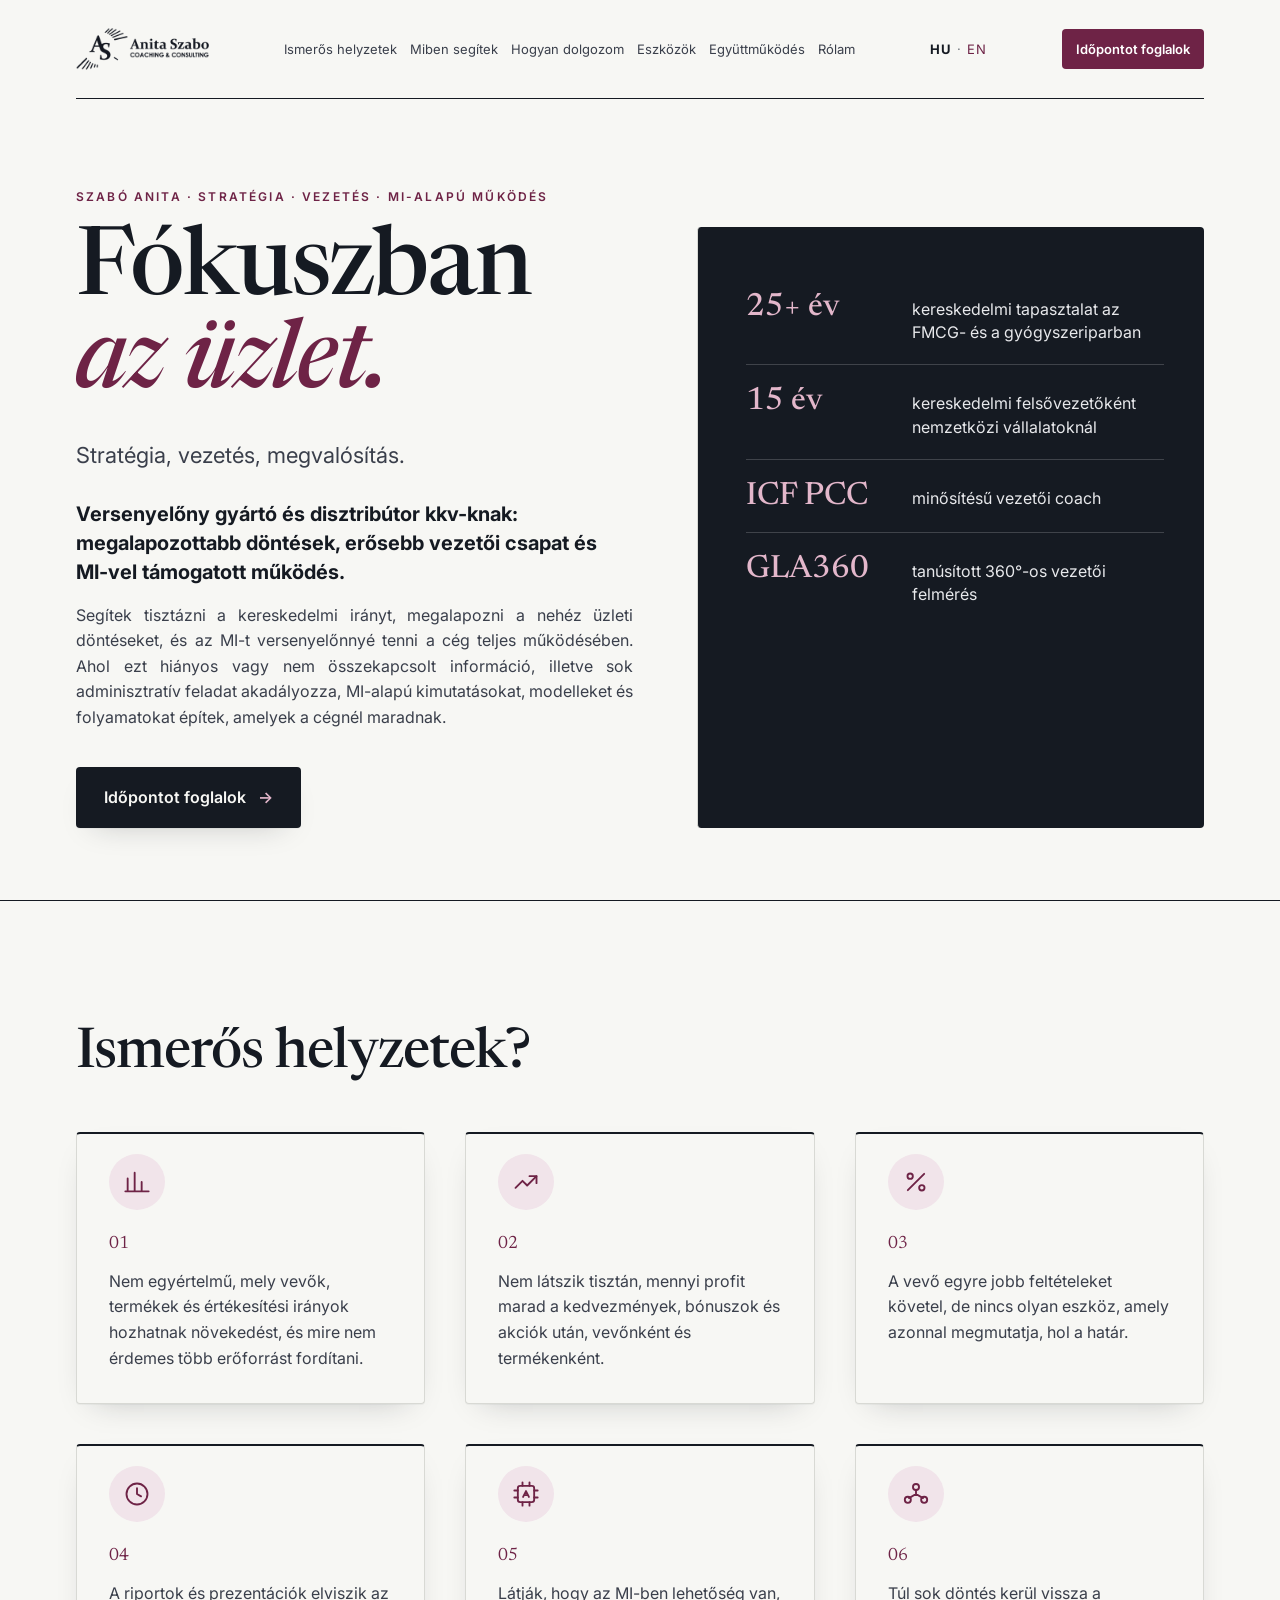
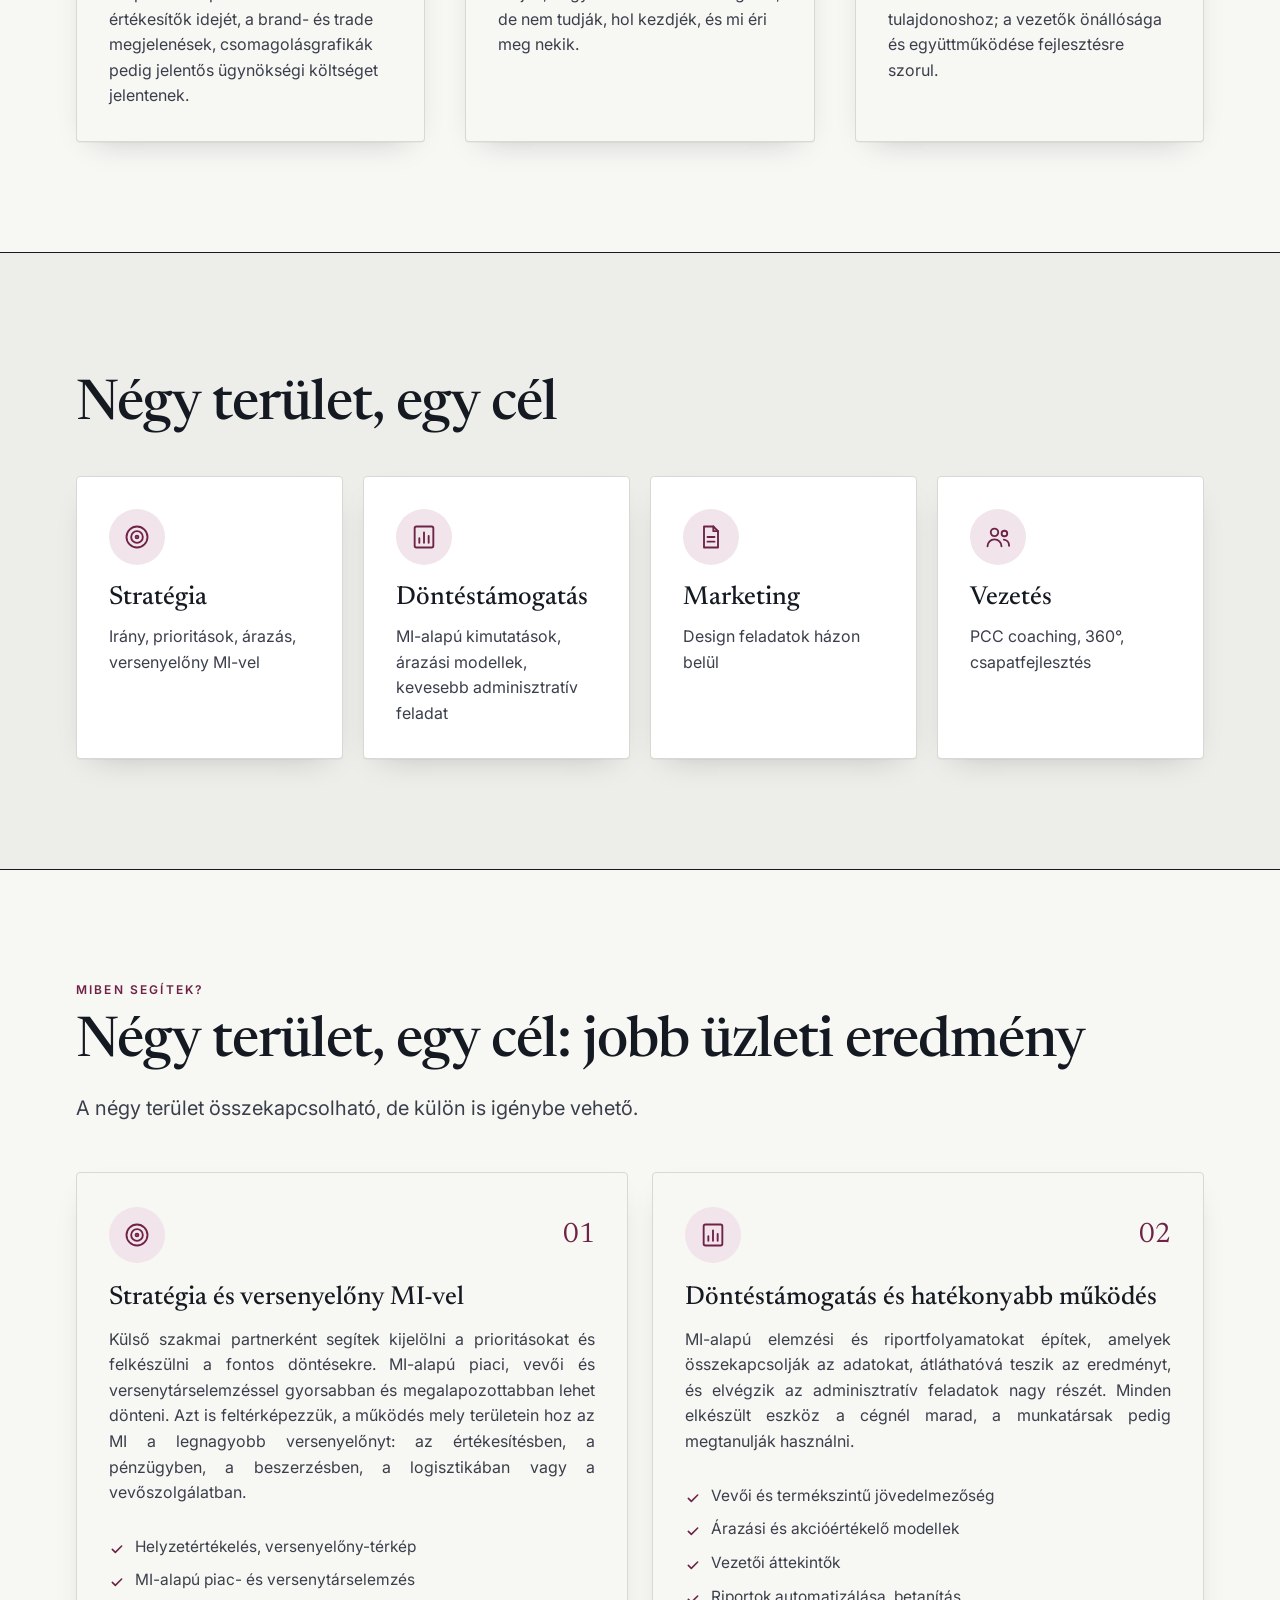
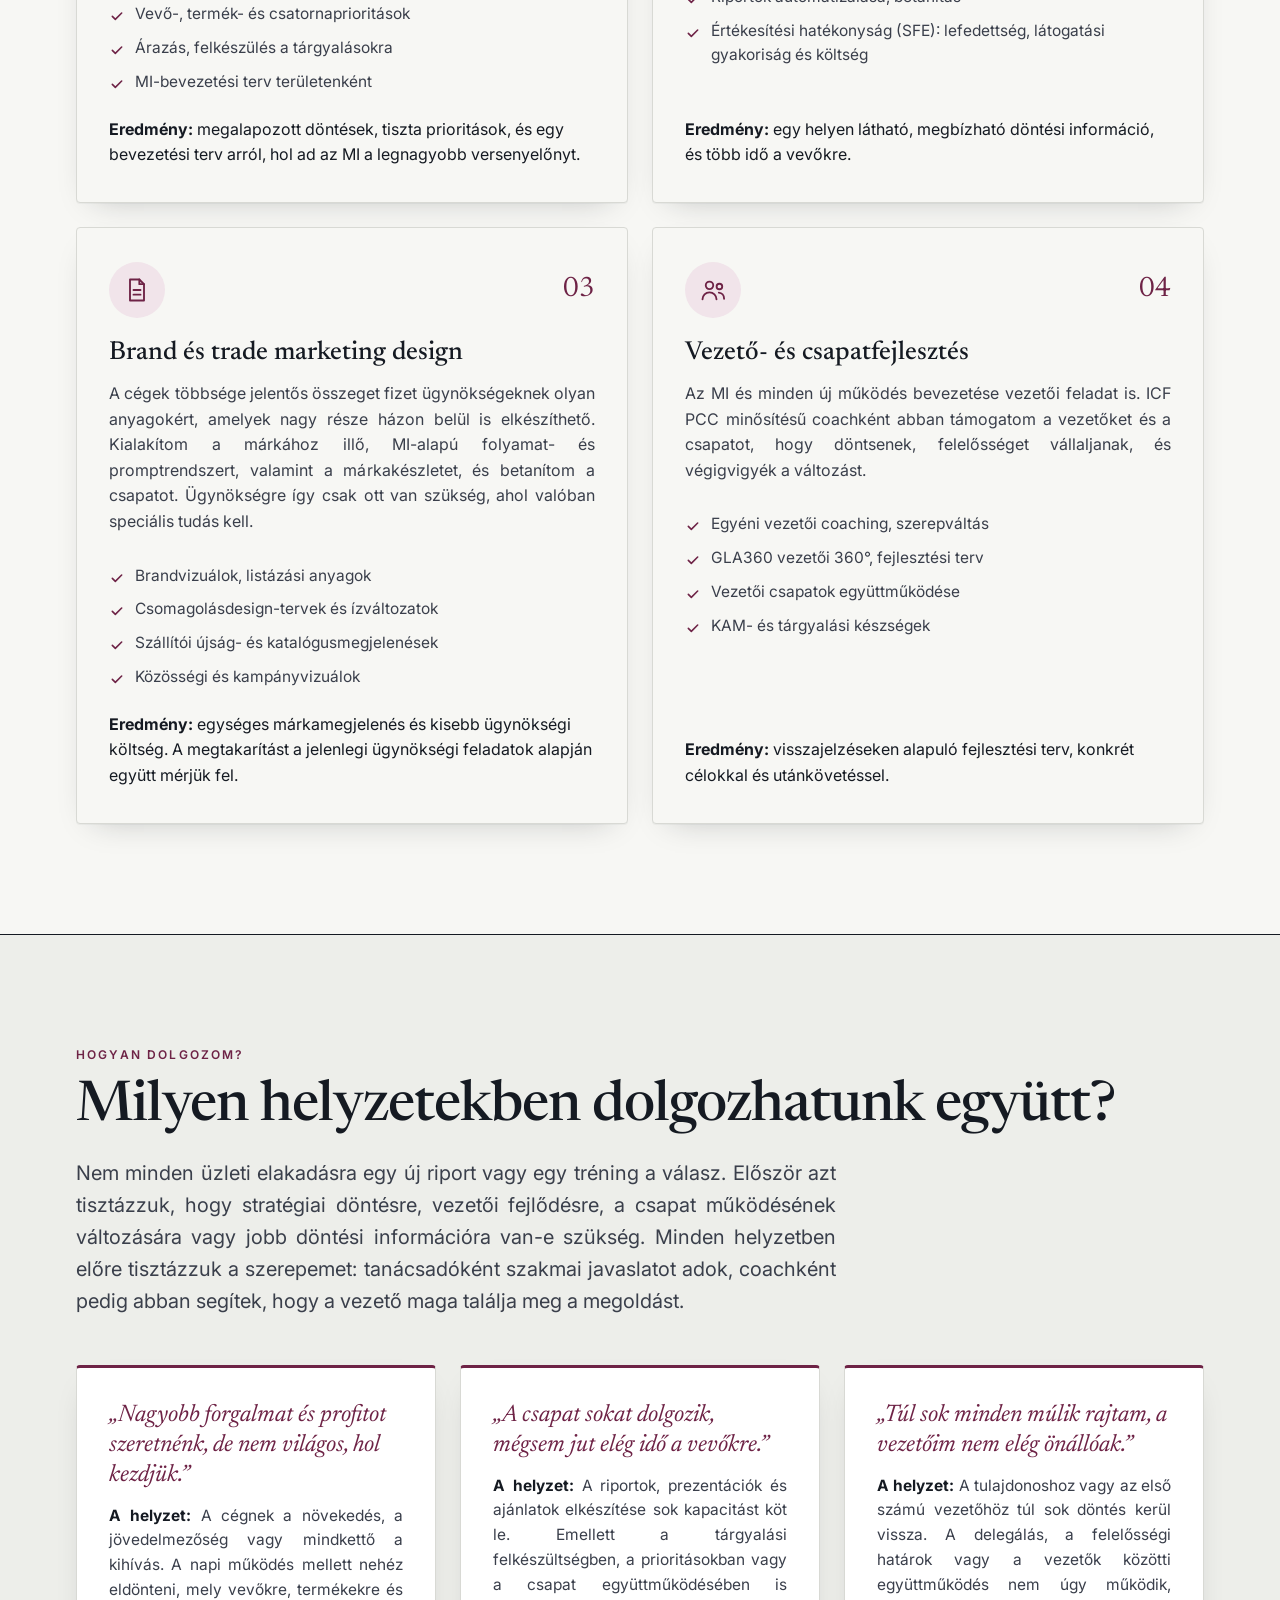
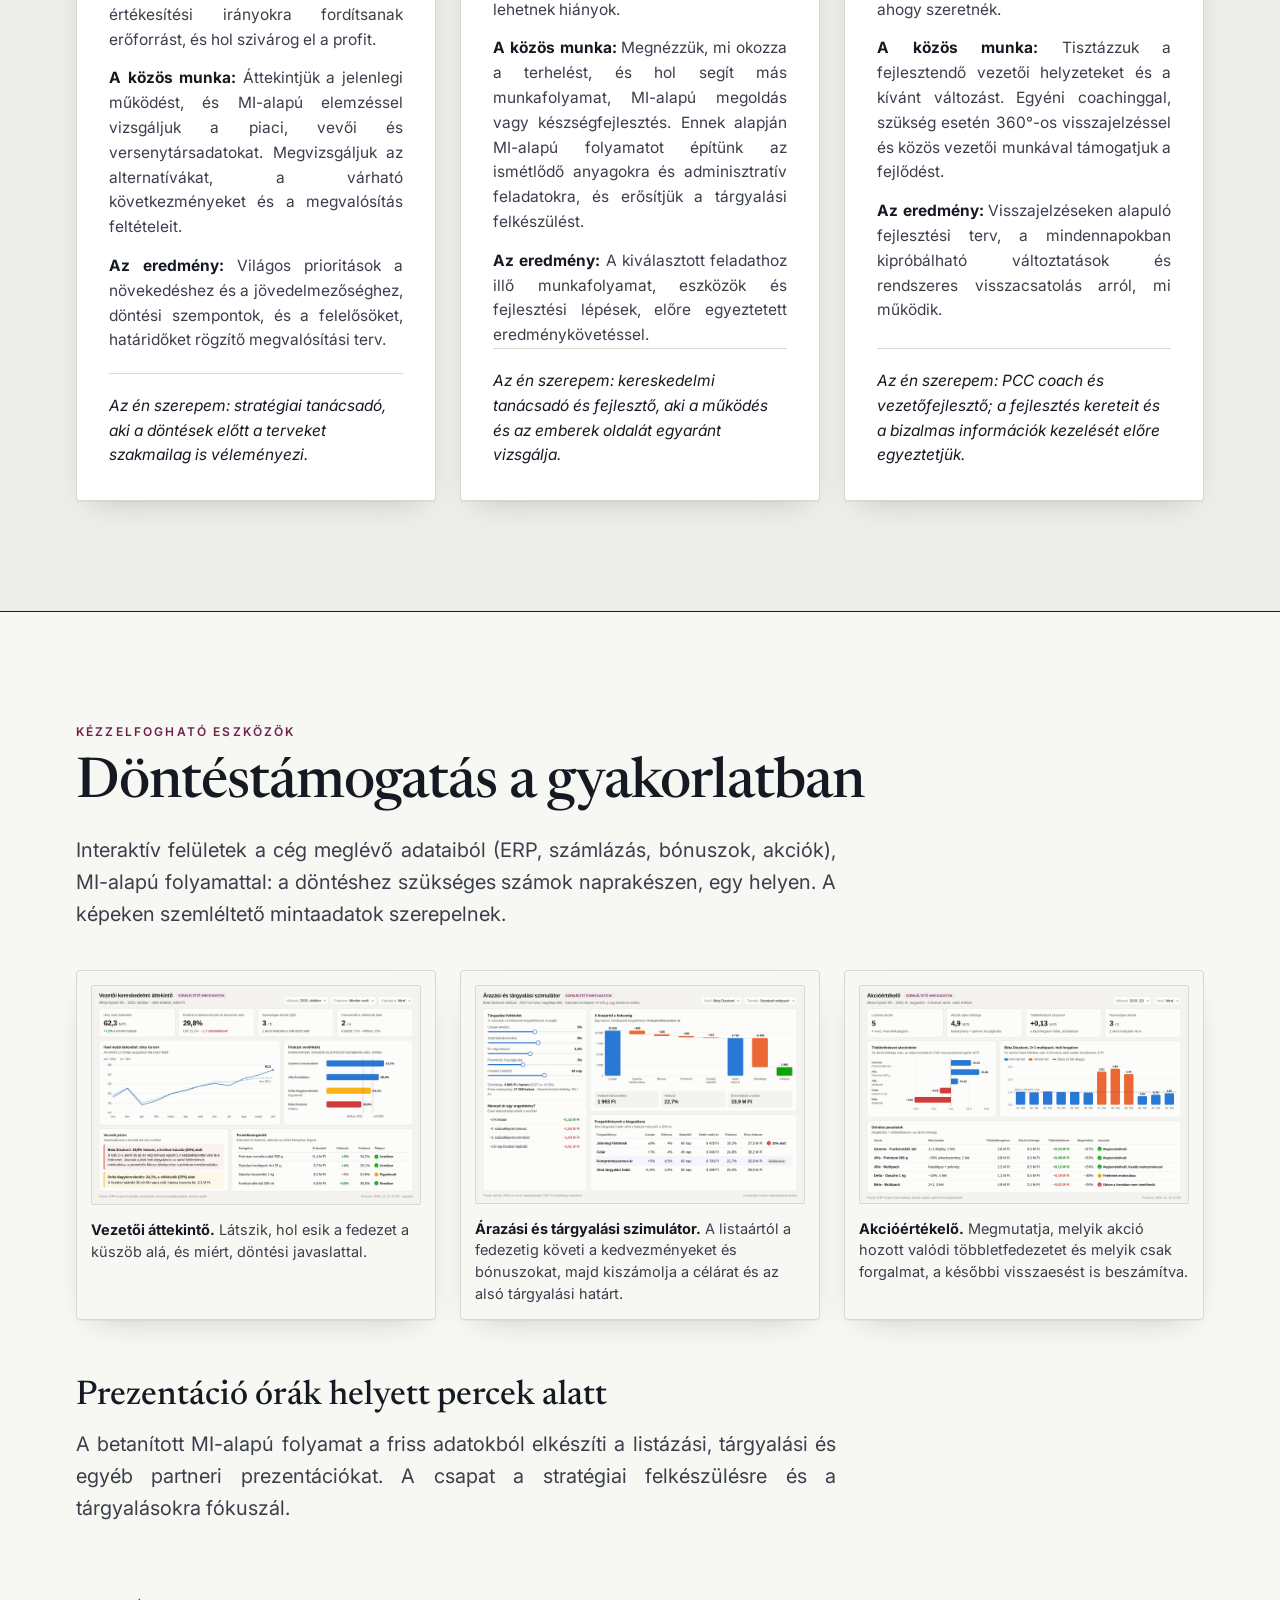
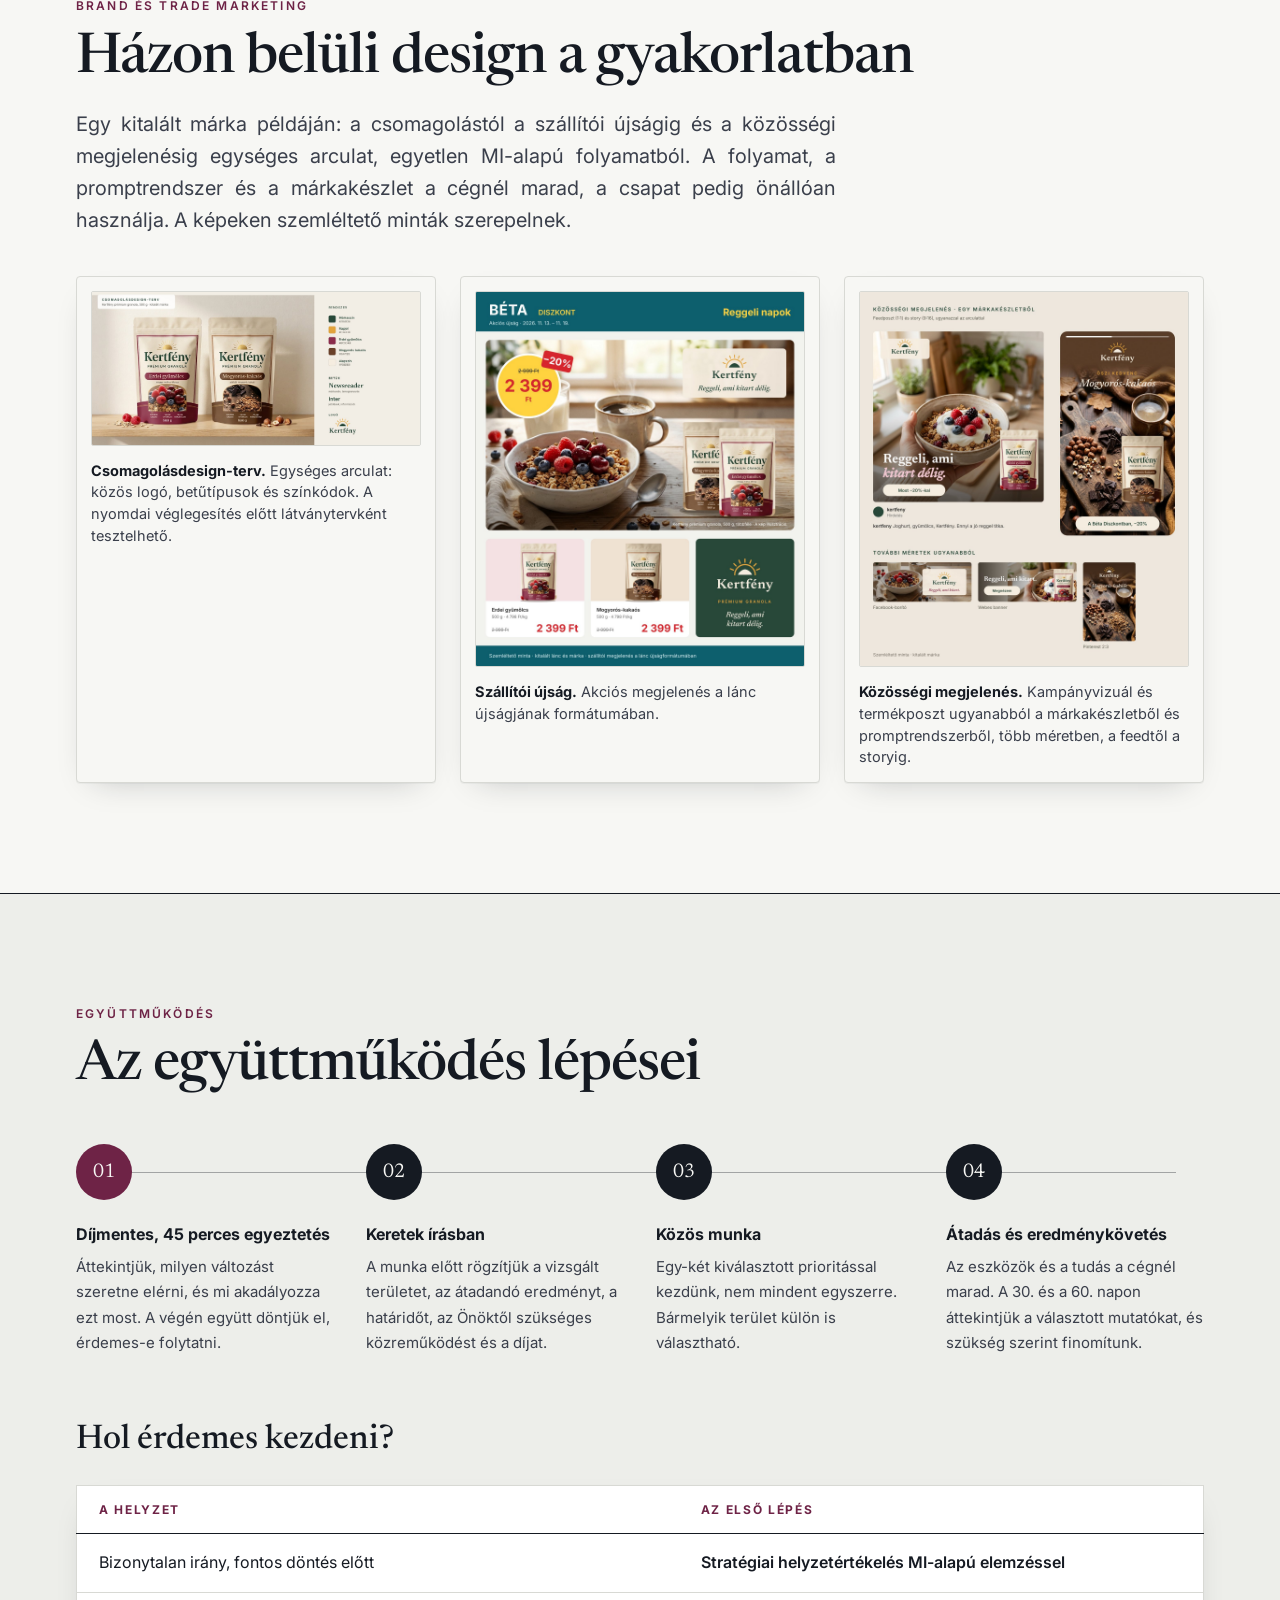
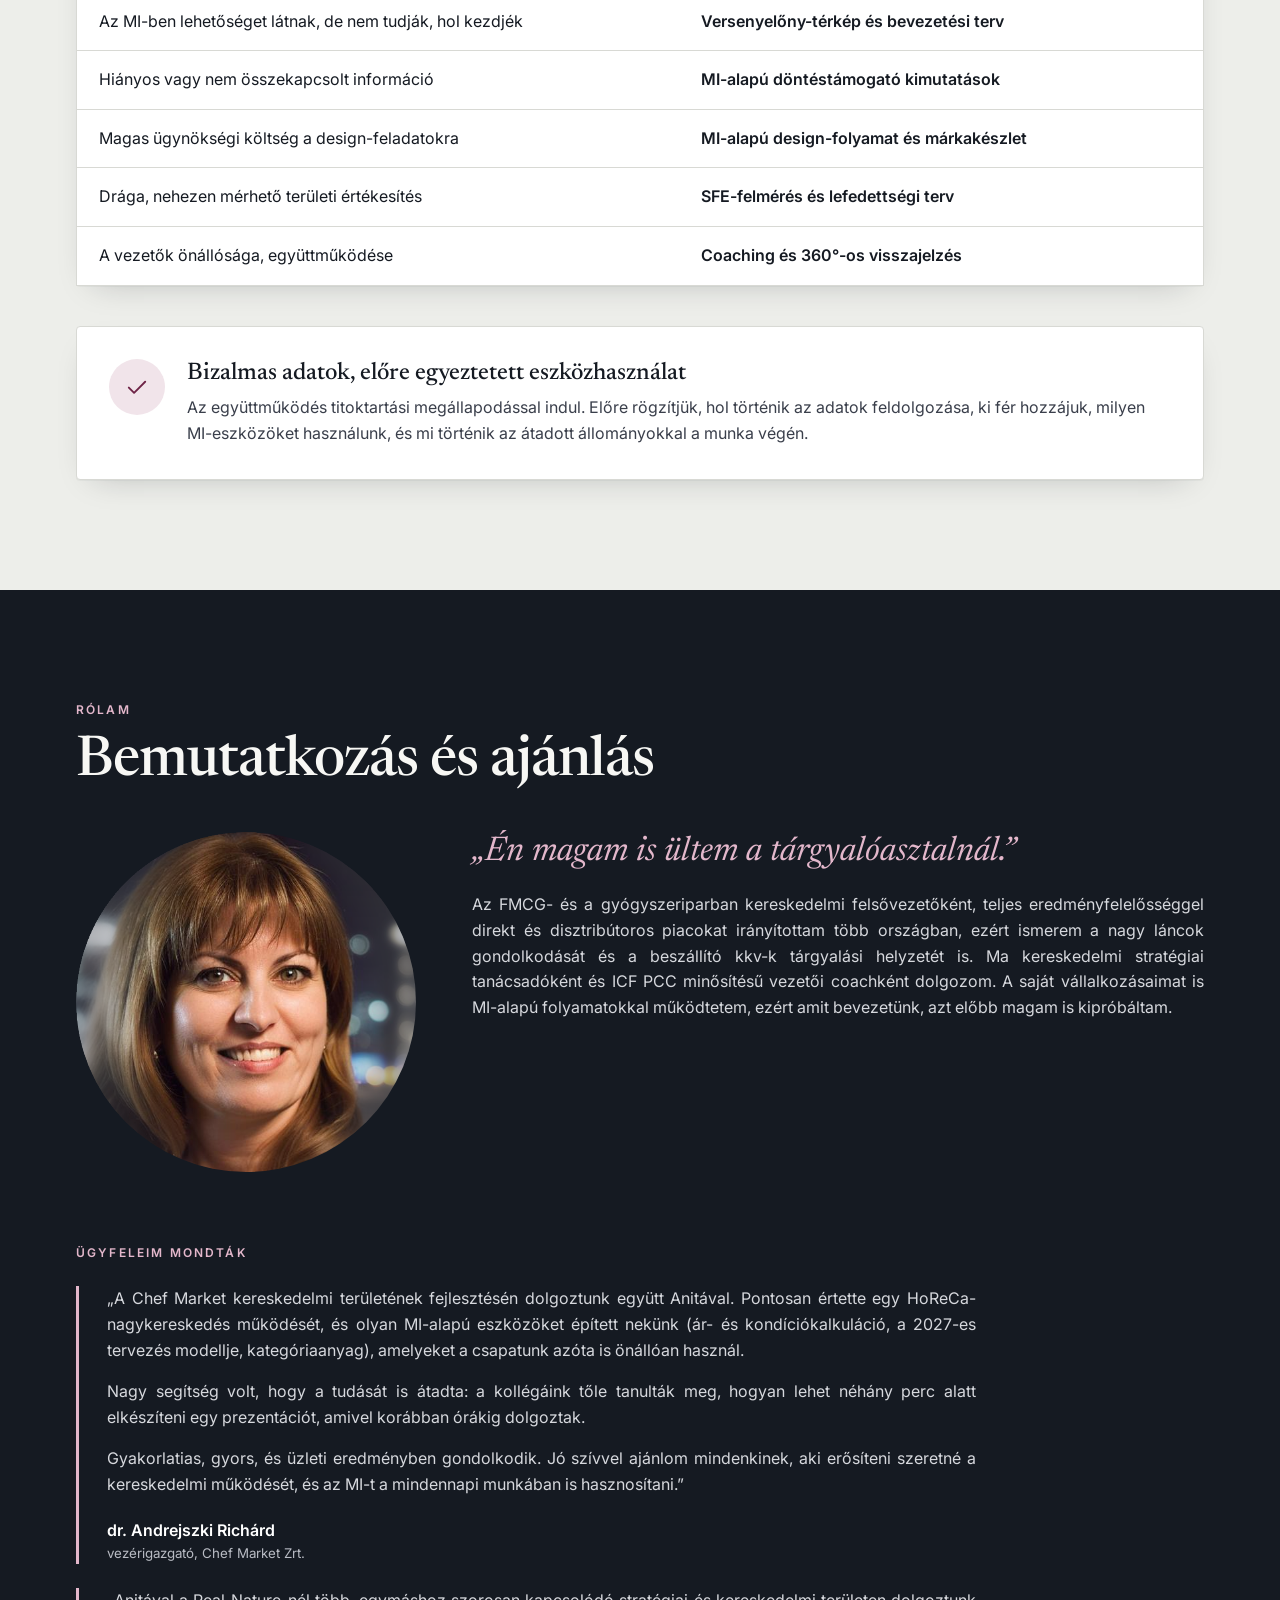
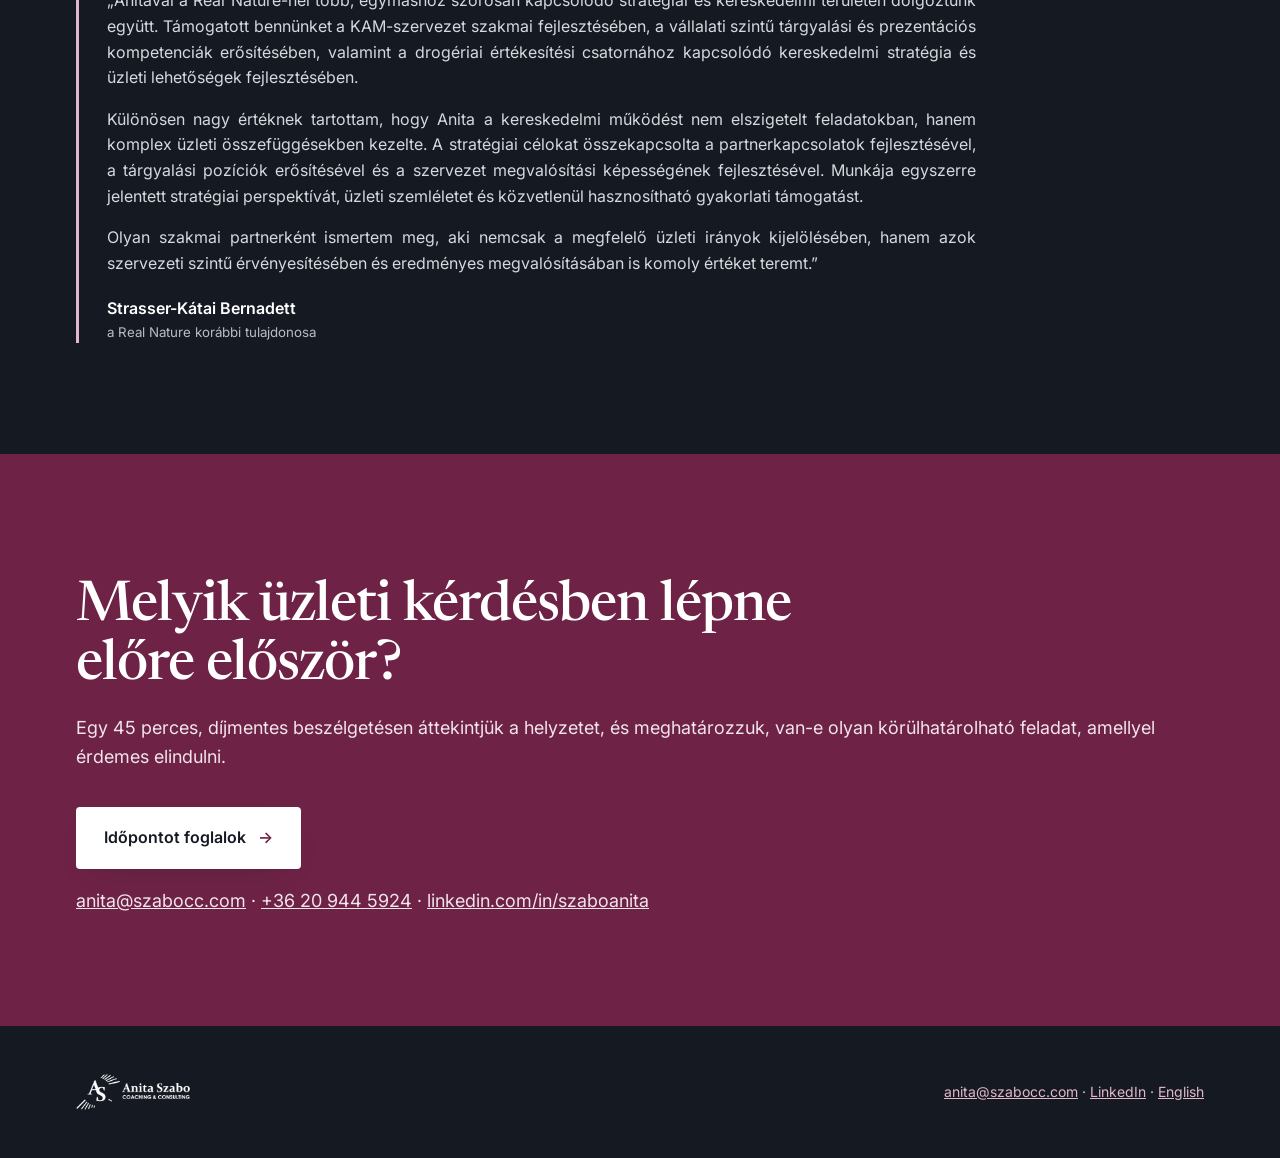
==== commit eac148fd: "SEO-alapok: canonical, Open Graph/Twitter, hreflang, sitemap.xml, robots.txt, mailto lablec Co-Autho" ====
--- a/hu/index.html
+++ b/hu/index.html
@@ -1,4 +1,4 @@
-<!doctype html><html lang="hu"><head><meta charset="utf-8"><meta name="viewport" content="width=device-width, initial-scale=1"><link rel="preconnect" href="https://fonts.googleapis.com"><link rel="preconnect" href="https://fonts.gstatic.com" crossorigin><link href="https://fonts.googleapis.com/css2?family=Newsreader:ital,opsz,wght@0,6..72,500;0,6..72,600;1,6..72,400;1,6..72,500&family=Inter:wght@400;500;600&display=swap" rel="stylesheet"><link rel="stylesheet" href="../styles.css"><link rel="stylesheet" href="../design-v2.css"><title>Fókuszban az üzlet · Szabó Anita – Stratégia, vezetés, MI-alapú működés</title><meta name="description" content="Versenyelőny gyártó és disztribútor kkv-knak: megalapozottabb döntések, erősebb vezetői csapat és MI-vel támogatott működés."></head><body>
+<!doctype html><html lang="hu"><head><meta charset="utf-8"><meta name="viewport" content="width=device-width, initial-scale=1"><link rel="preconnect" href="https://fonts.googleapis.com"><link rel="preconnect" href="https://fonts.gstatic.com" crossorigin><link href="https://fonts.googleapis.com/css2?family=Newsreader:ital,opsz,wght@0,6..72,500;0,6..72,600;1,6..72,400;1,6..72,500&family=Inter:wght@400;500;600&display=swap" rel="stylesheet"><link rel="stylesheet" href="../styles.css"><link rel="stylesheet" href="../design-v2.css"><title>Fókuszban az üzlet · Szabó Anita – Stratégia, vezetés, MI-alapú működés</title><link rel="icon" href="../favicon.ico" sizes="any"><link rel="icon" type="image/png" href="../assets/favicon-512.png"><link rel="apple-touch-icon" href="../assets/apple-touch-icon.png"><meta name="description" content="Versenyelőny gyártó és disztribútor kkv-knak: megalapozottabb döntések, erősebb vezetői csapat és MI-vel támogatott működés."><link rel="canonical" href="https://szabocc.com/hu/"><link rel="alternate" hreflang="en" href="https://szabocc.com/"><link rel="alternate" hreflang="hu" href="https://szabocc.com/hu/"><link rel="alternate" hreflang="x-default" href="https://szabocc.com/"><meta property="og:type" content="website"><meta property="og:locale" content="hu_HU"><meta property="og:title" content="Fókuszban az üzlet · Szabó Anita – Stratégia, vezetés, MI-alapú működés"><meta property="og:description" content="Versenyelőny gyártó és disztribútor kkv-knak: megalapozottabb döntések, erősebb vezetői csapat és MI-vel támogatott működés."><meta property="og:url" content="https://szabocc.com/hu/"><meta property="og:image" content="https://szabocc.com/assets/portre.png"><meta name="twitter:card" content="summary_large_image"><meta name="twitter:title" content="Fókuszban az üzlet · Szabó Anita – Stratégia, vezetés, MI-alapú működés"><meta name="twitter:description" content="Versenyelőny gyártó és disztribútor kkv-knak: megalapozottabb döntések, erősebb vezetői csapat és MI-vel támogatott működés."><meta name="twitter:image" content="https://szabocc.com/assets/portre.png"></head><body>
 <svg xmlns="http://www.w3.org/2000/svg" style="display:none"><symbol id="i-restructure" viewBox="0 0 24 24"><rect x="3" y="3" width="7" height="7"/><rect x="14" y="3" width="7" height="7"/><rect x="8.5" y="14" width="7" height="7"/><path d="M6.5 10v2h11v-2M12 12v2"/></symbol><symbol id="i-merge" viewBox="0 0 24 24"><path d="M4 4c4 0 5 3 8 6s4 4 8 4"/><path d="M4 20c4 0 5-3 8-6"/><path d="M17 11l3 3-3 3"/></symbol><symbol id="i-ai" viewBox="0 0 24 24"><rect x="5" y="5" width="14" height="14" rx="2"/><path d="M9 2v3M15 2v3M9 19v3M15 19v3M2 9h3M2 15h3M19 9h3M19 15h3"/><path d="M9.5 14.5l2.5-5 2.5 5M10.3 13h3.4"/></symbol><symbol id="i-pulse" viewBox="0 0 24 24"><path d="M3 12h4l2.5-6 4 12 2.5-6H21"/></symbol><symbol id="i-drop" viewBox="0 0 24 24"><path d="M3 17l6-6 4 4 8-8"/><path d="M15 7h6v6"/></symbol><symbol id="i-chart" viewBox="0 0 24 24"><path d="M4 20V9M10 20V4M16 20v-8M22 20H2"/></symbol><symbol id="i-people" viewBox="0 0 24 24"><circle cx="9" cy="8" r="3.2"/><path d="M3 20c0-3.4 2.7-6 6-6s6 2.6 6 6"/><circle cx="17.5" cy="9" r="2.4"/><path d="M17 14.2c2.5.2 4.5 2.2 4.5 5.3"/></symbol><symbol id="i-hand" viewBox="0 0 24 24"><path d="M6 12V7a1.5 1.5 0 013 0v4M9 11V5.5a1.5 1.5 0 013 0V11M12 10V6a1.5 1.5 0 013 0v5M15 11V8.5a1.5 1.5 0 013 0V14c0 4-2.5 7-6.5 7S6 18 5 15l-1.5-3a1.4 1.4 0 012.5-1.2"/></symbol><symbol id="i-mirror" viewBox="0 0 24 24"><ellipse cx="12" cy="10" rx="6" ry="7.5"/><path d="M12 17.5V22M8 22h8"/><path d="M9 7.5c.6-1 1.6-1.6 2.8-1.6"/></symbol><symbol id="i-act" viewBox="0 0 24 24"><circle cx="12" cy="12" r="9"/><path d="M8 12h8M13 8l4 4-4 4"/></symbol><symbol id="i-align" viewBox="0 0 24 24"><circle cx="6" cy="6" r="2.5"/><circle cx="18" cy="6" r="2.5"/><circle cx="12" cy="18" r="2.5"/><path d="M8 7.5l3 8M16 7.5l-3 8M8.5 6h7"/></symbol><symbol id="i-arrow" viewBox="0 0 24 24"><path d="M4 12h15M13 6l6 6-6 6"/></symbol><symbol id="i-see" viewBox="0 0 24 24"><path d="M2 12s3.6-7 10-7 10 7 10 7-3.6 7-10 7S2 12 2 12z"/><circle cx="12" cy="12" r="3"/></symbol><symbol id="i-focus" viewBox="0 0 24 24"><circle cx="12" cy="12" r="9"/><circle cx="12" cy="12" r="5"/><circle cx="12" cy="12" r="1.2"/></symbol><symbol id="i-clock" viewBox="0 0 24 24"><circle cx="12" cy="12" r="9"/><path d="M12 7v5l3.5 2"/></symbol><symbol id="i-doc" viewBox="0 0 24 24"><path d="M6 3h8l4 4v14H6z"/><path d="M14 3v4h4M9 12h6M9 16h6"/></symbol><symbol id="i-globe" viewBox="0 0 24 24"><circle cx="12" cy="12" r="9"/><path d="M3 12h18M12 3c3 3 3 15 0 18M12 3c-3 3-3 15 0 18"/></symbol><symbol id="i-check" viewBox="0 0 24 24"><path d="M5 12.5l4.5 4.5L19 7.5"/></symbol><symbol id="i-user" viewBox="0 0 24 24"><circle cx="12" cy="8" r="3.5"/><path d="M5 20c0-3.8 3.1-6.5 7-6.5s7 2.7 7 6.5"/></symbol><symbol id="i-seed" viewBox="0 0 24 24"><path d="M12 21v-9"/><path d="M12 12c0-4 3-6 7-6 0 4-3 6-7 6z"/><path d="M12 15c0-3-2.5-5-6-5 0 3 2.5 5 6 5z"/></symbol><symbol id="i-chat" viewBox="0 0 24 24"><path d="M4 5h16v11H9l-5 4z"/></symbol><symbol id="i-discount" viewBox="0 0 24 24"><path d="M5 19L19 5"/><circle cx="7" cy="7" r="2.3"/><circle cx="17" cy="17" r="2.3"/></symbol><symbol id="i-team" viewBox="0 0 24 24"><circle cx="12" cy="6" r="2.6"/><circle cx="5" cy="17" r="2.6"/><circle cx="19" cy="17" r="2.6"/><path d="M12 9v3M12 12l-6 3.5M12 12l6 3.5"/></symbol><symbol id="i-pin" viewBox="0 0 24 24"><path d="M12 21s7-6.2 7-11.5A7 7 0 005 9.5C5 14.8 12 21 12 21z"/><circle cx="12" cy="9.5" r="2.5"/></symbol><symbol id="i-report" viewBox="0 0 24 24"><rect x="4" y="3" width="16" height="18" rx="1.5"/><path d="M8 17v-4M12 17V8M16 17v-6"/></symbol><symbol id="i-calendar" viewBox="0 0 24 24"><rect x="3.5" y="5" width="17" height="15" rx="1.5"/><path d="M3.5 10h17M8 3v4M16 3v4"/></symbol><symbol id="i-briefcase" viewBox="0 0 24 24"><rect x="3" y="7" width="18" height="13" rx="1.5"/><path d="M9 7V4.5h6V7M3 13h18"/></symbol><symbol id="i-leaf" viewBox="0 0 24 24"><path d="M5 19c0-8 5-14 15-14 0 9-5 15-13 14"/><path d="M5 19c3-5 6-8 10-10"/></symbol></svg>
 <div class="wrap"><nav class="top"><a href="index.html"><img src="../assets/as-logo-ink.png" alt="Szabó Anita – Coaching &amp; Consulting"></a><ul><li><a href="#helyzetek">Ismerős helyzetek</a></li><li><a href="#teruletek">Miben segítek</a></li><li><a href="#hogyan">Hogyan dolgozom</a></li><li><a href="#eszkozok">Eszközök</a></li><li><a href="#lepesek">Együttműködés</a></li><li><a href="#rolam">Rólam</a></li></ul><span class="lang"><b>HU</b> · <a href="../index.html" hreflang="en" lang="en">EN</a></span><a class="nav-cta" href="https://calendly.com/szaboanitacc/discoverycall">Időpontot foglalok</a></nav><div class="hero-grid"><div><p class="kicker">Szabó Anita · Stratégia · Vezetés · MI-alapú működés</p><h1>Fókuszban <span class="soft">az üzlet.</span></h1><p class="sub">Stratégia, vezetés, megvalósítás.</p>
 <p class="hu-lead"><b>Versenyelőny gyártó és disztribútor kkv-knak: megalapozottabb döntések, erősebb vezetői csapat és MI-vel támogatott működés.</b></p>
@@ -31,4 +31,4 @@
 <p class="kicker" style="margin-top:64px">Ügyfeleim mondták</p>
 <blockquote class="hu-ref"><p>„A Chef Market kereskedelmi területének fejlesztésén dolgoztunk együtt Anitával. Pontosan értette egy HoReCa-nagykereskedés működését, és olyan MI-alapú eszközöket épített nekünk (ár- és kondíciókalkuláció, a 2027-es tervezés modellje, kategóriaanyag), amelyeket a csapatunk azóta is önállóan használ.</p><p>Nagy segítség volt, hogy a tudását is átadta: a kollégáink tőle tanulták meg, hogyan lehet néhány perc alatt elkészíteni egy prezentációt, amivel korábban órákig dolgoztak.</p><p>Gyakorlatias, gyors, és üzleti eredményben gondolkodik. Jó szívvel ajánlom mindenkinek, aki erősíteni szeretné a kereskedelmi működését, és az MI-t a mindennapi munkában is hasznosítani.”</p><cite>dr. Andrejszki Richárd<small>vezérigazgató, Chef Market Zrt.</small></cite></blockquote><blockquote class="hu-ref"><p>„Anitával a Real Nature-nél több, egymáshoz szorosan kapcsolódó stratégiai és kereskedelmi területen dolgoztunk együtt. Támogatott bennünket a KAM-szervezet szakmai fejlesztésében, a vállalati szintű tárgyalási és prezentációs kompetenciák erősítésében, valamint a drogériai értékesítési csatornához kapcsolódó kereskedelmi stratégia és üzleti lehetőségek fejlesztésében.</p><p>Különösen nagy értéknek tartottam, hogy Anita a kereskedelmi működést nem elszigetelt feladatokban, hanem komplex üzleti összefüggésekben kezelte. A stratégiai célokat összekapcsolta a partnerkapcsolatok fejlesztésével, a tárgyalási pozíciók erősítésével és a szervezet megvalósítási képességének fejlesztésével. Munkája egyszerre jelentett stratégiai perspektívát, üzleti szemléletet és közvetlenül hasznosítható gyakorlati támogatást.</p><p>Olyan szakmai partnerként ismertem meg, aki nemcsak a megfelelő üzleti irányok kijelölésében, hanem azok szervezeti szintű érvényesítésében és eredményes megvalósításában is komoly értéket teremt.”</p><cite>Strasser-Kátai Bernadett<small>a Real Nature korábbi tulajdonosa</small></cite></blockquote></div></section>
 <section class="s alt final"><div class="wrap"><h2>Melyik üzleti kérdésben lépne előre először?</h2><p>Egy 45 perces, díjmentes beszélgetésen áttekintjük a helyzetet, és meghatározzuk, van-e olyan körülhatárolható feladat, amellyel érdemes elindulni.</p><a class="cta" href="https://calendly.com/szaboanitacc/discoverycall">Időpontot foglalok <span aria-hidden="true">→</span></a><p class="hu-contact"><a href="mailto:anita@szabocc.com">anita@szabocc.com</a> · <a href="tel:+36209445924">+36 20 944 5924</a> · <a href="https://www.linkedin.com/in/szaboanita/">linkedin.com/in/szaboanita</a></p></div></section>
-<footer><div class="wrap"><img src="../assets/as-logo-white.png" alt="Szabó Anita"><div>anita@szabocc.com · <a href="https://www.linkedin.com/in/szaboanita/">LinkedIn</a> · <a href="../index.html" hreflang="en" lang="en">English</a></div></div></footer></body></html>
+<footer><div class="wrap"><img src="../assets/as-logo-white.png" alt="Szabó Anita"><div><a href="mailto:anita@szabocc.com">anita@szabocc.com</a> · <a href="https://www.linkedin.com/in/szaboanita/">LinkedIn</a> · <a href="../index.html" hreflang="en" lang="en">English</a></div></div></footer></body></html>
